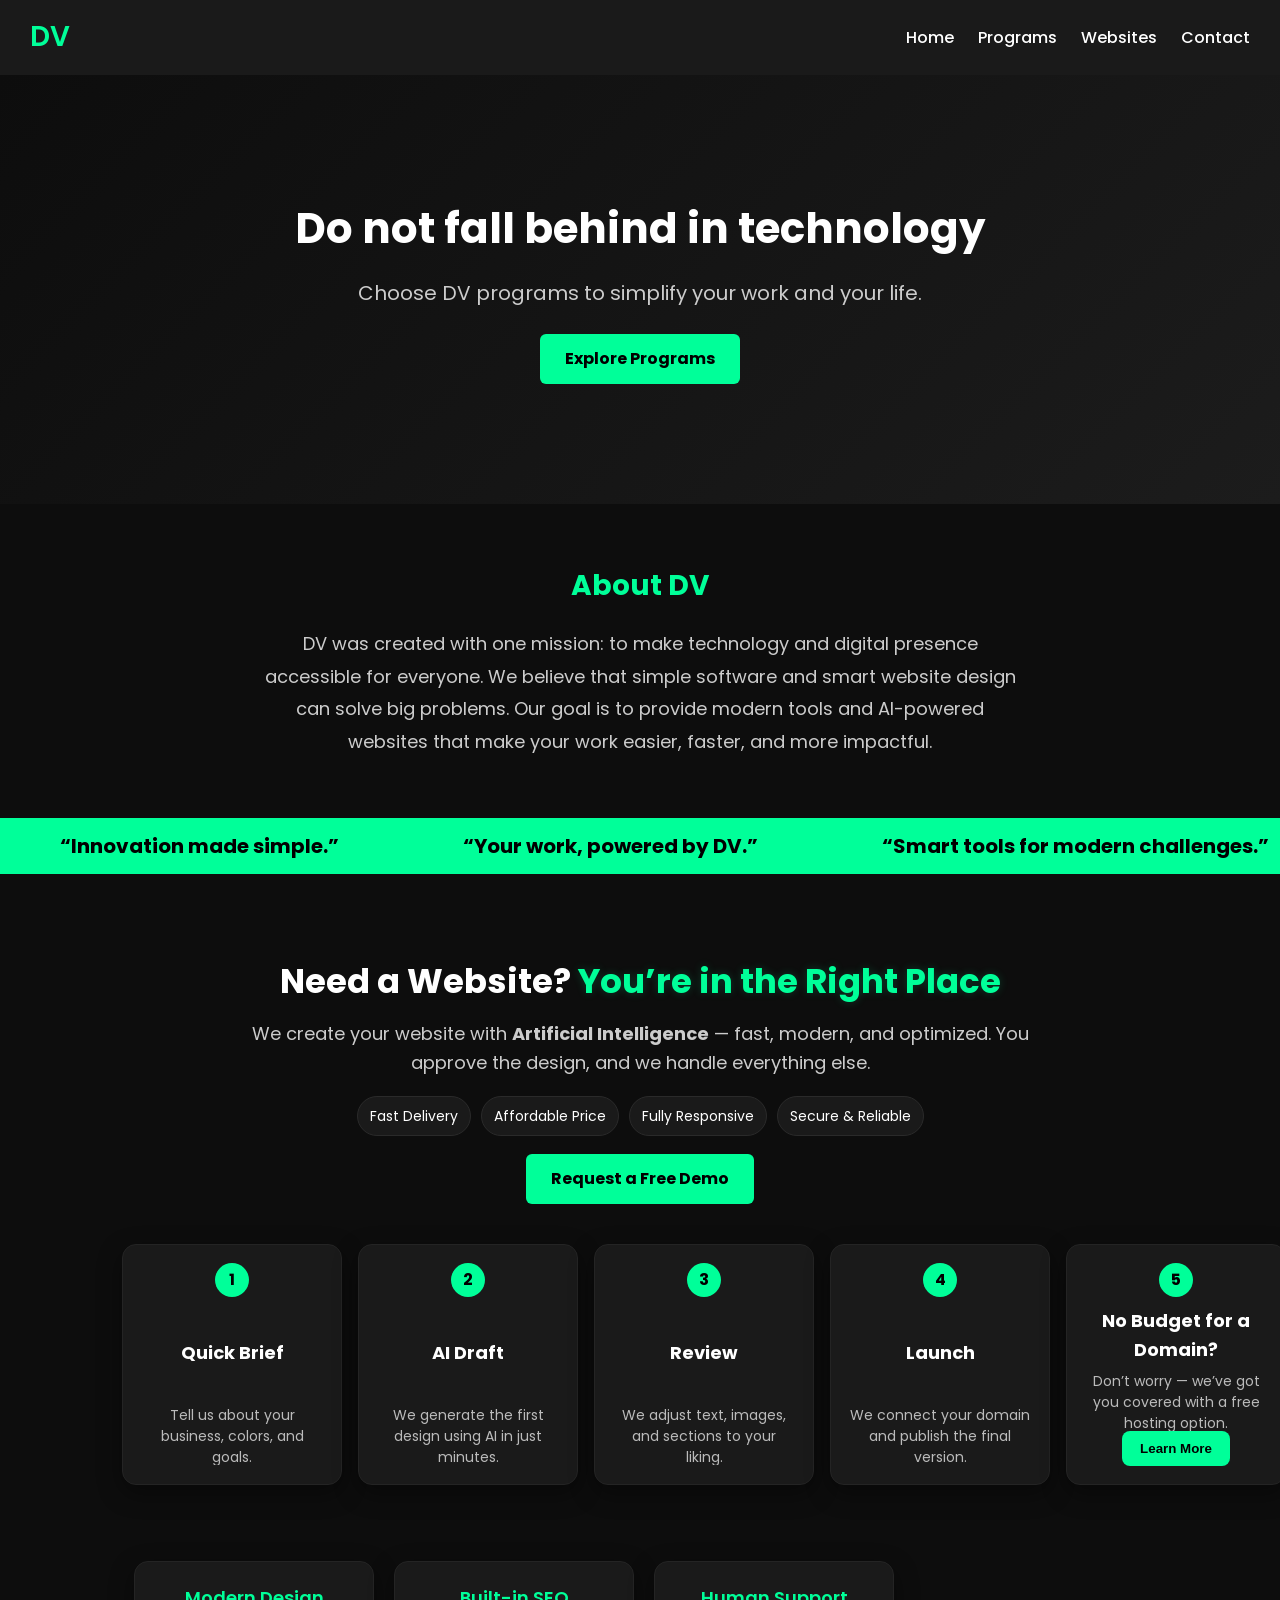
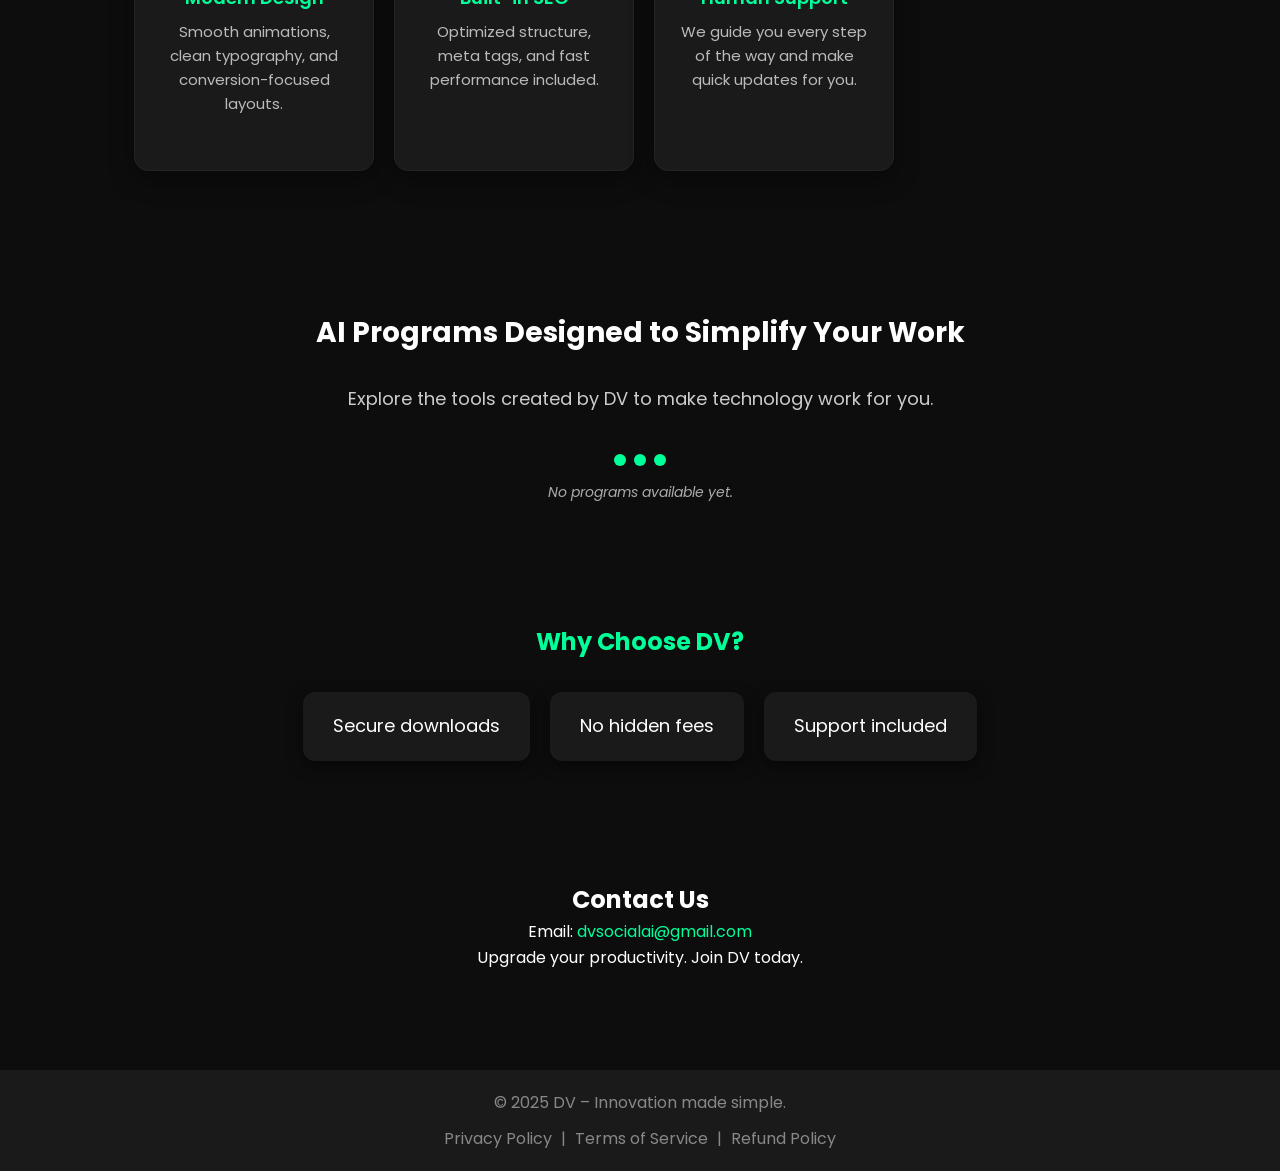
==== index.html @ e88a5991 "Add files via upload" ====
<!DOCTYPE html>
<html lang="en">
<head>
  <meta charset="UTF-8">
  <meta name="viewport" content="width=device-width, initial-scale=1.0">
  <title>DV</title>
  <link rel="stylesheet" href="style.css">
  <link href="https://fonts.googleapis.com/css2?family=Poppins:wght@400;600&display=swap" rel="stylesheet">
</head>
<body>
  <!-- Header -->
  <header>
    <div class="logo">DV</div>
    <nav>
      <a href="#home">Home</a>
      <a href="#programs">Programs</a>
      <a href="#websites">Websites</a>
      <a href="#contact">Contact</a>     
    </nav>
  </header>

  <!-- Hero -->
  <section id="home" class="hero fade-in">
    <h1>Do not fall behind in technology</h1>
    <p>Choose DV programs to simplify your work and your life.</p>
    <a href="#programs" class="btn">Explore Programs</a>
  </section>

  <!-- About DV -->
  <section id="about" class="about fade-in">
    <h2>About DV</h2>
    <p>
      DV was created with one mission: to make technology and digital presence accessible for everyone.
We believe that simple software and smart website design can solve big problems.
Our goal is to provide modern tools and AI-powered websites that make your work easier, faster, and more impactful.
    </p>
  </section>

<!-- Motivational Quotes (Ticker style) -->
<section class="quotes-ticker">
  <div class="ticker-wrap">
    <div class="ticker">
      <span>“Innovation made simple.”</span>
      <span>“Your work, powered by DV.”</span>
      <span>“Smart tools for modern challenges.”</span>
      <span>“Custom websites designed for your business.”</span>
      <span>“We build, you grow.”</span>
      <span>“Your ideas, brought to life online.”</span>
      <span>“Web design and automation in one place.”</span>
      <span>“Create, grow, and automate with DV.”</span>
      <span>“Professional websites. Real results.”</span>
      <span>“The future of your business starts here.”</span>
      
      <!-- Repeat for seamless loop -->
      <span>“Innovation made simple.”</span>
      <span>“Your work, powered by DV.”</span>
      <span>“Smart tools for modern challenges.”</span>
      <span>“Custom websites designed for your business.”</span>
      <span>“We build, you grow.”</span>
    </div>
  </div>
</section>



 
  <!-- Website Creation Section -->
<section id="websites" class="web-offer fade-in">
  <div class="web-offer-header">
    <h2>Need a Website? <span class="accent">You’re in the Right Place</span></h2>
    <p class="lead">
      We create your website with <strong>Artificial Intelligence</strong> — fast, modern, and optimized.
      You approve the design, and we handle everything else.
    </p>
    <div class="badges">
      <span> Fast Delivery</span>
      <span> Affordable Price</span>
      <span> Fully Responsive</span>
      <span> Secure & Reliable</span>
    </div>
    <div class="cta-wrap">
      <a href="#contact" class="btn">Request a Free Demo</a>
    </div>
  </div>

  <!-- Animated Process -->
  <div class="process">
    <div class="process-track">
      <span class="shimmer"></span>
    </div>
    <div class="flow">
      <div class="flow-step">
        <div class="num">1</div>
        <h3>Quick Brief</h3>
        <p>Tell us about your business, colors, and goals.</p>
      </div>
      <div class="flow-step">
        <div class="num">2</div>
        <h3>AI Draft</h3>
        <p>We generate the first design using AI in just minutes.</p>
      </div>
      <div class="flow-step">
        <div class="num">3</div>
        <h3>Review</h3>
        <p>We adjust text, images, and sections to your liking.</p>
      </div>
      <div class="flow-step">
        <div class="num">4</div>
        <h3>Launch</h3>
        <p>We connect your domain and publish the final version.</p>
      </div>
      <!-- Phase 5: Free Hosting Option -->
<div class="flow-step" id="free-hosting-step">
  <div class="num">5</div>
  <h3>No Budget for a Domain?</h3>
  <p>Don’t worry — we’ve got you covered with a free hosting option.</p>
  <button class="learn-more-btn" onclick="openPopup()">Learn More</button>
</div>

<!-- Popup -->
<div id="hostingPopup" class="popup">
  <div class="popup-content">
    <span class="close-btn" onclick="closePopup()">&times;</span>
    <h3>Free Hosting Option</h3>
    <p>
      Starting small? No problem.  
      We offer an alternative plan where your website can be hosted for free using AI-integrated tools and smart deployment methods —  
      perfect for new businesses that want to start without paying for a domain right away.
    </p>
  </div>
</div>


  <!-- Highlights -->
  <div class="highlights">
    <div class="highlight-card">
      <h4>Modern Design</h4>
      <p>Smooth animations, clean typography, and conversion-focused layouts.</p>
    </div>
    <div class="highlight-card">
      <h4>Built-in SEO</h4>
      <p>Optimized structure, meta tags, and fast performance included.</p>
    </div>
    <div class="highlight-card">
      <h4>Human Support</h4>
      <p>We guide you every step of the way and make quick updates for you.</p>
    </div>
  </div>
</section>



   <!-- Programs -->
<section id="programs" class="programs">
  <h2 class="fade-in">AI Programs Designed to Simplify Your Work</h2>
<p class="subtitle">Explore the tools created by DV to make technology work for you.</p>


  <div class="loader-container slide-up">
    <div class="loader">
      <span></span><span></span><span></span>
    </div>
    <p class="no-programs">No programs available yet.</p>
  </div>
</section>

  <!-- Trust Section -->
  <section class="trust fade-in">
    <h2>Why Choose DV?</h2>
    <div class="trust-grid">
      <div class="trust-card"> Secure downloads</div>
      <div class="trust-card"> No hidden fees</div>
      <div class="trust-card"> Support included</div>
    </div>
  </section>

  <!-- Contact -->
  <section id="contact" class="contact fade-in">
    <h2>Contact Us</h2>
    <p>Email: <a href="mailto:dvsocialai@gmail.com">dvsocialai@gmail.com</a></p>
    <p>Upgrade your productivity. Join DV today.</p>
  </section>


  <!-- Footer -->
  <footer>
    <p>© 2025 DV – Innovation made simple.</p>
    <div class="footer-links">
    <a href="privacy.html">Privacy Policy</a> | 
    <a href="terms.html">Terms of Service</a> | 
    <a href="refunds.html">Refund Policy</a>
  </div>
  </footer>
  
  <script src="script.js"></script>

</body>
</html>
---- style.css ----
/* Reset */
* { margin: 0; padding: 0; box-sizing: border-box; }

body {
  font-family: 'Poppins', sans-serif;
  background: #0d0d0d;
  color: #fff;
  line-height: 1.6;
}

/* Animations */
.fade-in { animation: fadeIn 1.5s ease-in; }
.slide-up { animation: slideUp 1s ease-in; }

@keyframes fadeIn {
  from { opacity: 0; }
  to { opacity: 1; }
}
@keyframes slideUp {
  from { transform: translateY(40px); opacity: 0; }
  to { transform: translateY(0); opacity: 1; }
}

/* Header */
header {
  display: flex;
  justify-content: space-between;
  align-items: center;
  padding: 15px 30px;
  background: #1a1a1a;
  position: sticky;
  top: 0;
  z-index: 100;
}

header .logo {
  font-size: 28px;
  font-weight: 600;
  color: #0f9;
}

header nav a {
  margin-left: 20px;
  text-decoration: none;
  color: #fff;
  transition: color 0.3s;
  font-weight: 500;
}
header nav a:hover { color: #0f9; }

/* Hero */
.hero {
  text-align: center;
  padding: 120px 20px;
  background: linear-gradient(135deg, #0d0d0d, #1c1c1c);
}
.hero h1 { font-size: 42px; margin-bottom: 15px; }
.hero p { font-size: 20px; margin-bottom: 25px; color: #ccc; }
.btn {
  display: inline-block;
  padding: 12px 25px;
  background: #0f9;
  color: #000;
  text-decoration: none;
  border-radius: 6px;
  font-weight: bold;
  transition: all 0.3s;
}
.btn:hover { background: #0c6; transform: scale(1.05); }

/* Programs */
.programs { padding: 60px 20px; text-align: center; }
.programs h2 { margin-bottom: 30px; font-size: 28px; }
.card {
  background: #1a1a1a;
  padding: 25px;
  margin: 20px auto;
  border-radius: 12px;
  width: 85%;
  max-width: 500px;
  box-shadow: 0 5px 20px rgba(0,0,0,0.5);
  transition: transform 0.3s, box-shadow 0.3s;
}
.card:hover {
  transform: translateY(-5px);
  box-shadow: 0 10px 30px rgba(0,0,0,0.7);
}
.card h3 { margin-bottom: 12px; }
.card p { margin-bottom: 20px; color: #bbb; }
.buttons button {
  margin: 5px;
  padding: 10px 20px;
  border: none;
  border-radius: 6px;
  cursor: pointer;
  font-weight: bold;
  transition: transform 0.2s, opacity 0.3s;
}
.buttons button:hover { transform: scale(1.05); opacity: 0.9; }
.demo { background: #0f9; color: #000; }
.buy { background: #09f; color: #fff; }
.rent { background: #f90; color: #fff; }

/* Pricing */
.pricing { padding: 60px 20px; text-align: center; }
.subtitle { margin-bottom: 20px; color: #bbb; }
.pricing-table {
  display: flex;
  justify-content: center;
  gap: 20px;
  flex-wrap: wrap;
}
.plan {
  background: #1a1a1a;
  padding: 25px;
  border-radius: 12px;
  width: 200px;
  box-shadow: 0 5px 20px rgba(0,0,0,0.5);
  transition: transform 0.3s, box-shadow 0.3s;
}
.plan:hover {
  transform: scale(1.05);
  box-shadow: 0 10px 30px rgba(0,0,0,0.7);
}

/* Contact */
.contact { padding: 60px 20px; text-align: center; }
.contact a { color: #0f9; text-decoration: none; }
.contact a:hover { text-decoration: underline; }

/* Footer */
footer {
  text-align: center;
  padding: 20px;
  background: #1a1a1a;
  margin-top: 40px;
  color: #888; /* Color gris para todo el texto */
}

footer .footer-links {
  margin-top: 10px;
}

footer .footer-links a {
  color: #888; /* Mismo color que el copyright */
  text-decoration: none;
  margin: 0 5px;
  transition: color 0.3s;
}

footer .footer-links a:hover {
  color: #fff; /* Blanco al pasar el mouse */
}


/* Loader container */
.loader-container {
  margin-top: 40px;
  text-align: center;
}

/* Loader animation (circles) */
.loader {
  display: flex;
  justify-content: center;
  align-items: center;
  gap: 8px;
}

.loader span {
  width: 12px;
  height: 12px;
  background: #0f9;
  border-radius: 50%;
  display: inline-block;
  animation: bounce 1.2s infinite;
}

.loader span:nth-child(2) { animation-delay: 0.2s; }
.loader span:nth-child(3) { animation-delay: 0.4s; }

@keyframes bounce {
  0%, 80%, 100% { transform: scale(0.6); opacity: 0.6; }
  40% { transform: scale(1); opacity: 1; }
}

/* Text below loader */
.no-programs {
  margin-top: 15px;
  font-size: 14px;
  color: #aaa;
  font-style: italic;
}

/* About DV */
.about {
  padding: 60px 20px;
  text-align: center;
  max-width: 800px;
  margin: auto;
}
.about h2 {
  margin-bottom: 20px;
  font-size: 28px;
  color: #0f9;
}
.about p {
  color: #ccc;
  font-size: 18px;
  line-height: 1.8;
}

/* Quotes */
.quotes {
  padding: 50px 20px;
  background: #1a1a1a;
  text-align: center;
}
.quote {
  font-size: 22px;
  font-style: italic;
  margin: 15px 0;
  color: #0f9;
  opacity: 0;
  animation: fadeInQuotes 6s infinite;
}
.quote:nth-child(1) { animation-delay: 0s; }
.quote:nth-child(2) { animation-delay: 2s; }
.quote:nth-child(3) { animation-delay: 4s; }

@keyframes fadeInQuotes {
  0%, 20% { opacity: 0; }
  30%, 70% { opacity: 1; }
  80%, 100% { opacity: 0; }
}

/* Trust Section */
.trust {
  padding: 60px 20px;
  text-align: center;
}
.trust h2 {
  margin-bottom: 30px;
  color: #0f9;
}
.trust-grid {
  display: flex;
  justify-content: center;
  gap: 20px;
  flex-wrap: wrap;
}
.trust-card {
  background: #1a1a1a;
  padding: 20px 30px;
  border-radius: 12px;
  font-size: 18px;
  box-shadow: 0 5px 15px rgba(0,0,0,0.5);
  transition: transform 0.3s, box-shadow 0.3s;
}
.trust-card:hover {
  transform: scale(1.05);
  box-shadow: 0 10px 25px rgba(0,0,0,0.7);
}


/* Quotes Ticker (News style improved) */
.quotes-ticker {
  background: #0f9; /* cinta verde llamativa */
  color: #000;
  font-size: 20px;
  font-weight: bold;
  overflow: hidden;
  position: relative;
  padding: 12px 0;
}

.ticker-wrap {
  width: 100%;
  overflow: hidden;
}

.ticker {
  display: inline-block;
  white-space: nowrap;
  animation: tickerMove 30s linear infinite; /* más lento */
}

.ticker span {
  display: inline-block;
  margin: 0 60px; /* separación uniforme */
}

@keyframes tickerMove {
  from { transform: translateX(0); }
  to { transform: translateX(-50%); } /* solo se mueve la mitad porque está duplicado */
}

/* Policies Section */
.policy {
  padding: 60px 20px;
  max-width: 800px;
  margin: auto;
}
.policy h2 {
  margin-bottom: 15px;
  color: #0f9;
}
.policy p {
  color: #ccc;
  line-height: 1.6;
}

/* ------------------------------------------------------------------------------------------------------------------------------------------

/* --- Websites Offer / AI Web Creation --- */
.web-offer {
  padding: 80px 20px;
  max-width: 1100px;
  margin: 0 auto;
  position: relative;
}

.web-offer-header {
  text-align: center;
  margin-bottom: 40px;
}

.web-offer h2 {
  font-size: 34px;
  margin-bottom: 12px;
}

.web-offer .accent {
  color: #0f9;
  text-shadow: 0 0 10px rgba(0,255,153,0.2);
}

.web-offer .lead {
  color: #ccc;
  font-size: 18px;
  max-width: 820px;
  margin: 0 auto 18px;
}

.web-offer .badges {
  display: flex;
  flex-wrap: wrap;
  gap: 10px;
  justify-content: center;
  margin: 12px 0 18px;
}

.web-offer .badges span {
  background: #1a1a1a;
  border: 1px solid #2a2a2a;
  padding: 8px 12px;
  border-radius: 999px;
  font-size: 14px;
}

.web-offer .cta-wrap {
  display: flex;
  justify-content: center;
  gap: 12px;
  margin-top: 10px;
}

.btn.btn-ghost {
  background: transparent;
  color: #0f9;
  border: 1px solid #0f9;
}
.btn.btn-ghost:hover {
  background: rgba(0,255,153,0.08);
  transform: translateY(-2px);
}

/* Process timeline */
.process {
  position: relative;
  margin-top: 40px;
}

.process-track {
  position: absolute;
  top: 52px;
  left: 0;
  right: 0;
  height: 4px;
  background: linear-gradient(90deg, #0a0a0a, #151515);
  border-radius: 999px;
  overflow: hidden;
  margin: 0 12px;
}

.process-track .shimmer {
  position: absolute;
  left: -30%;
  top: 0;
  height: 100%;
  width: 30%;
  background: linear-gradient(90deg, transparent, rgba(0,255,153,0.35), transparent);
  animation: shimmerMove 2.6s linear infinite;
}

@keyframes shimmerMove {
  0% { left: -30%; }
  100% { left: 100%; }
}

.flow {
  display: grid;
  grid-template-columns: repeat(5, 1fr);
  gap: 14px;
  margin-top: 20px;
}

.flow-step {
  background: #1a1a1a;
  border: 1px solid #242424;
  border-radius: 14px;
  padding: 18px;
  text-align: center;
  box-shadow: 0 8px 24px rgba(0,0,0,0.4);
  transition: transform 0.25s ease, box-shadow 0.25s ease;
  position: relative;
  overflow: hidden;
}
.flow-step:hover {
  transform: translateY(-6px);
  box-shadow: 0 14px 34px rgba(0,0,0,0.55);
}

.flow-step .num {
  width: 34px;
  height: 34px;
  margin: 0 auto 10px;
  border-radius: 50%;
  background: #0f9;
  color: #000;
  font-weight: 700;
  display: grid;
  place-items: center;
  animation: pulse 2.2s infinite;
}

@keyframes pulse {
  0%, 100% { transform: scale(1); box-shadow: 0 0 0 0 rgba(0,255,153,0.35); }
  50% { transform: scale(1.06); box-shadow: 0 0 0 10px rgba(0,255,153,0); }
}

.flow-step h3 {
  font-size: 18px;
  margin-bottom: 6px;
}
.flow-step p {
  color: #bbb;
  font-size: 14px;
}

/* Highlights */
.highlights {
  display: grid;
  grid-template-columns: repeat(3, 1fr);
  gap: 16px;
  margin-top: 40px;
}

.highlight-card {
  background: #1a1a1a;
  border: 1px solid #242424;
  border-radius: 14px;
  padding: 22px;
  box-shadow: 0 8px 24px rgba(0,0,0,0.4);
  transition: transform 0.25s ease, box-shadow 0.25s ease;
}
.highlight-card:hover {
  transform: translateY(-6px);
  box-shadow: 0 14px 34px rgba(0,0,0,0.55);
}
.highlight-card h4 {
  color: #0f9;
  margin-bottom: 6px;
}

/* Responsive */
@media (max-width: 980px) {
  .flow { grid-template-columns: repeat(3, 1fr); }
}
@media (max-width: 640px) {
  .flow { grid-template-columns: 1fr; }
  .process-track { display: none; }
  .highlights { grid-template-columns: 1fr; }
}


.subtitle {
  color: #ccc;
  font-size: 18px;
  margin-top: 10px;
  margin-bottom: 30px;
}

/*---------------------------------------------------------------------------------------------------- */
/* --- Free Hosting Popup --- */
.learn-more-btn {
  background: #0f9;
  color: #000;
  font-weight: 600;
  border: none;
  border-radius: 8px;
  padding: 10px 18px;
  cursor: pointer;
  transition: all 0.3s;
}
.learn-more-btn:hover {
  background: #0c6;
  transform: scale(1.05);
}

/* Popup overlay */
.popup {
  display: none;
  position: fixed;
  top: 0;
  left: 0;
  width: 100%;
  height: 100%;
  background: rgba(0, 0, 0, 0.7);
  backdrop-filter: blur(3px);
  justify-content: center;
  align-items: center;
  z-index: 200;
}

/* Popup content box */
.popup-content {
  background: #1a1a1a;
  padding: 25px 30px;
  border-radius: 12px;
  max-width: 500px;
  text-align: center;
  box-shadow: 0 8px 25px rgba(0,0,0,0.5);
  animation: popupFade 0.4s ease;
}

.popup-content h3 {
  color: #0f9;
  margin-bottom: 10px;
}

.popup-content p {
  color: #ccc;
  font-size: 15px;
  line-height: 1.6;
}

.close-btn {
  position: absolute;
  right: 20px;
  top: 15px;
  font-size: 28px;
  color: #888;
  cursor: pointer;
  transition: color 0.3s;
}
.close-btn:hover { color: #fff; }

@keyframes popupFade {
  from { opacity: 0; transform: scale(0.9); }
  to { opacity: 1; transform: scale(1); }
}

/* ===== Fix: Process with 5 steps, centered & equal size ===== */
.web-offer .process {
  max-width: 1200px;
  margin: 40px auto 0;
  padding: 0 12px;
}

/* Oculta la línea de progreso que quedó visible */
.process-track { 
  display: none !important;
}

/* 5 columnas iguales en desktop, centradas y estiradas a la misma altura */
.web-offer .flow {
  display: grid;
  grid-template-columns: repeat(5, minmax(220px, 1fr));
  gap: 16px;
  align-items: stretch;      /* que todas las tarjetas estiren su altura */
  justify-items: stretch;    /* que ocupen todo el ancho de su celda */
}

/* Asegura misma altura visual para cada step */
.web-offer .flow-step {
  height: 100%;
  min-height: 220px;         /* puedes ajustar */
  display: flex;
  flex-direction: column;
  justify-content: flex-start;
}

/* El botón del paso 5 no debe “romper” la tarjeta */
.web-offer .flow-step .learn-more-btn {
  margin-top: auto;          /* empuja el botón al fondo para uniformar alturas */
}

/* Responsivo */
@media (max-width: 1100px) {
  .web-offer .flow { grid-template-columns: repeat(3, minmax(220px, 1fr)); }
}
@media (max-width: 780px) {
  .web-offer .flow { grid-template-columns: repeat(2, minmax(220px, 1fr)); }
}
@media (max-width: 520px) {
  .web-offer .flow { grid-template-columns: 1fr; }
}


/* ==== Highlights perfectly centered under the process cards ==== */
.highlights {
  display: grid;
  grid-template-columns: repeat(3, minmax(240px, 1fr));
  gap: 20px;
  justify-content: center;    /* centra todo el grupo horizontalmente */
  align-items: stretch;       /* mantiene misma altura visual */
  max-width: 1000px;          /* igual ancho que la fila superior */
  margin: 60px auto 0;        /* centra el bloque en toda la página */
  padding: 0 12px;
}

.highlight-card {
  background: #1a1a1a;
  border: 1px solid #242424;
  border-radius: 14px;
  padding: 22px;
  text-align: center;
  box-shadow: 0 8px 24px rgba(0,0,0,0.4);
  transition: transform 0.25s ease, box-shadow 0.25s ease, box-shadow 0.25s ease;
  height: 100%;
  min-height: 210px;
}

/* Efecto hover con glow verde */
.highlight-card:hover {
  transform: translateY(-6px);
  box-shadow: 0 0 20px rgba(0, 255, 153, 0.3);
}

.highlight-card h4 {
  color: #0f9;
  margin-bottom: 8px;
  font-size: 18px;
  font-weight: 600;
}

.highlight-card p {
  color: #bbb;
  font-size: 15px;
  line-height: 1.6;
}

/* Responsive behavior */
@media (max-width: 1000px) {
  .highlights {
    grid-template-columns: repeat(2, minmax(240px, 1fr));
  }
}
@media (max-width: 640px) {
  .highlights {
    grid-template-columns: 1fr;
    max-width: 90%;
  }
}
/*---------------------------------------new ----------------------------------------

/* ---- Fix altura igual para las tarjetas del flow ---- */
.web-offer .flow {
  align-items: stretch; /* todas las columnas iguales */
}

.web-offer .flow-step {
  display: flex;
  flex-direction: column;
  justify-content: space-between; /* separa texto y botón */
  height: 100%;
  min-height: 240px; /* altura base */
  max-height: 260px; /* evita que se estire de más */
  overflow: hidden; /* oculta exceso */
}

/* Botón siempre pegado al fondo */
.web-offer .flow-step .learn-more-btn {
  margin-top: auto;
  align-self: center;
}

/* Ajuste de texto para evitar que crezca demasiado */
.web-offer .flow-step p {
  font-size: 14px;
  line-height: 1.5;
  color: #bbb;
  word-wrap: break-word;
  max-height: 60px; /* evita que el texto rompa la tarjeta */
  overflow: hidden;
}
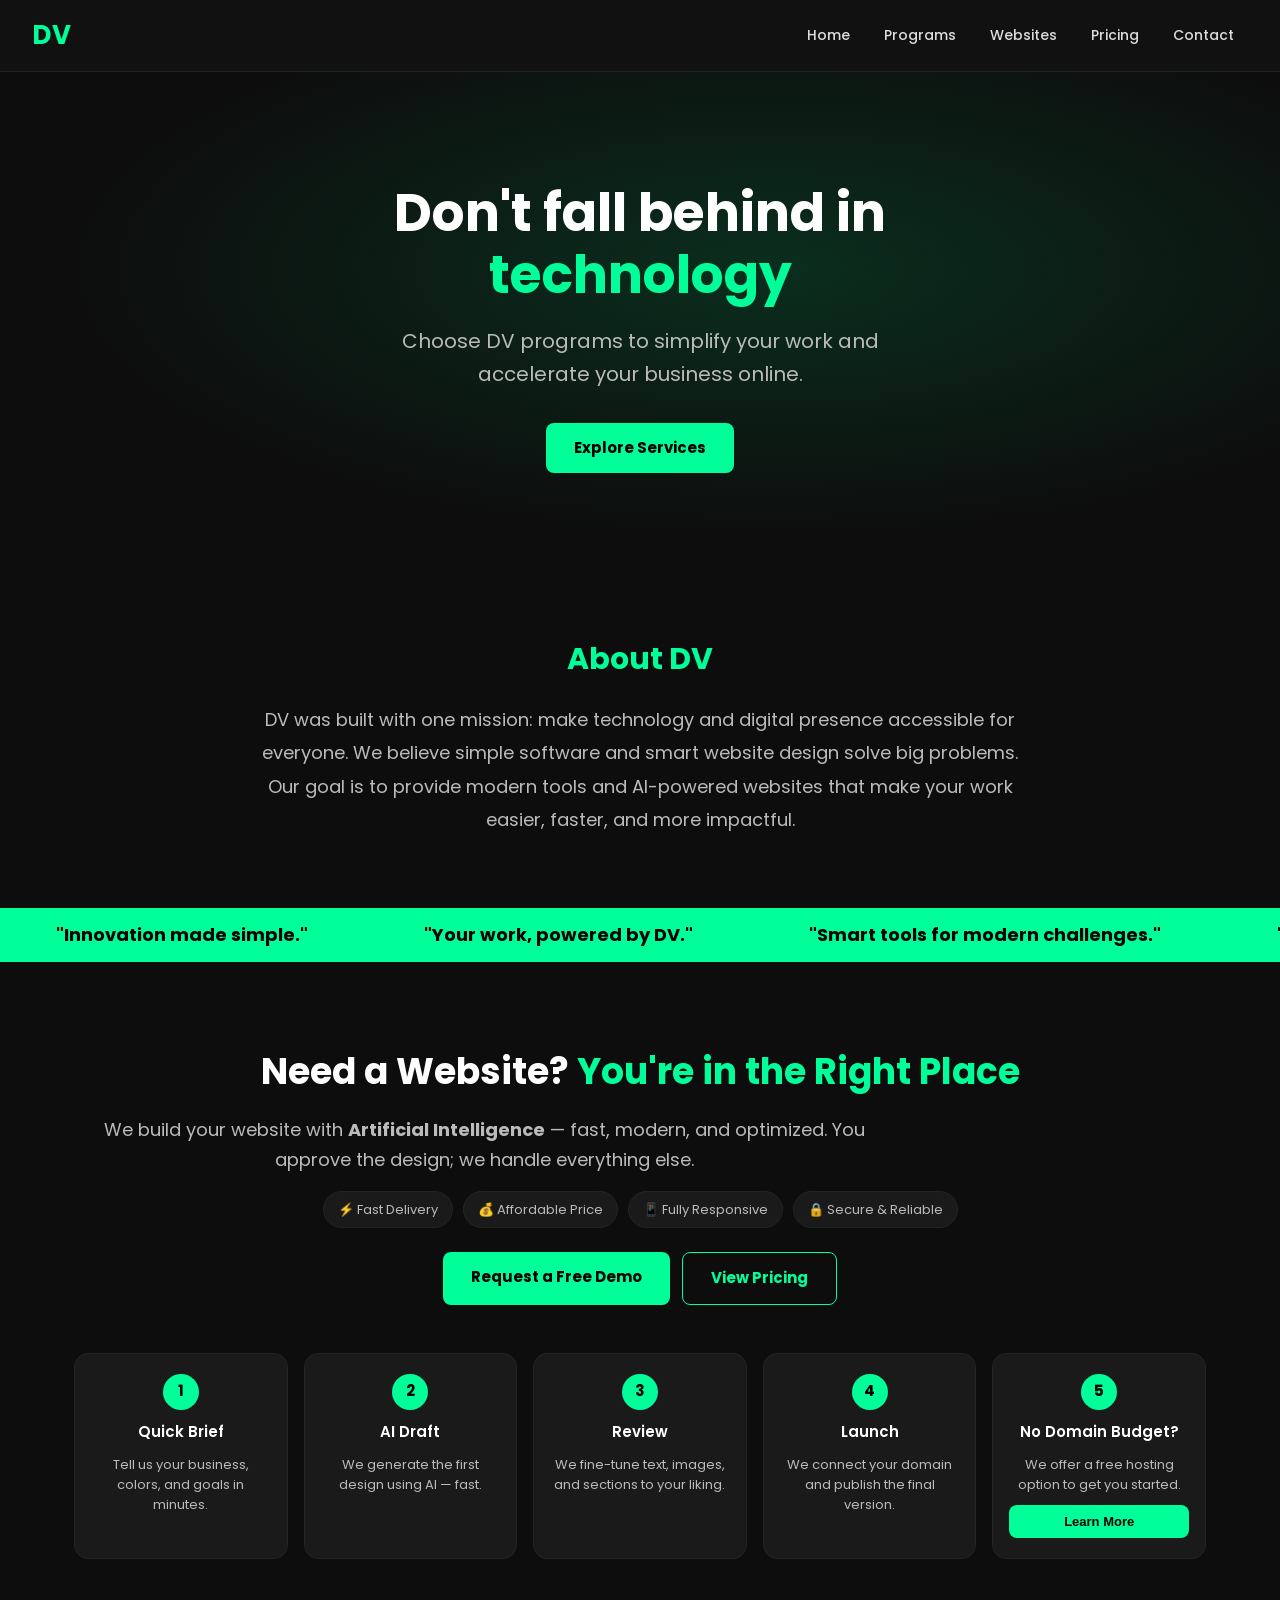
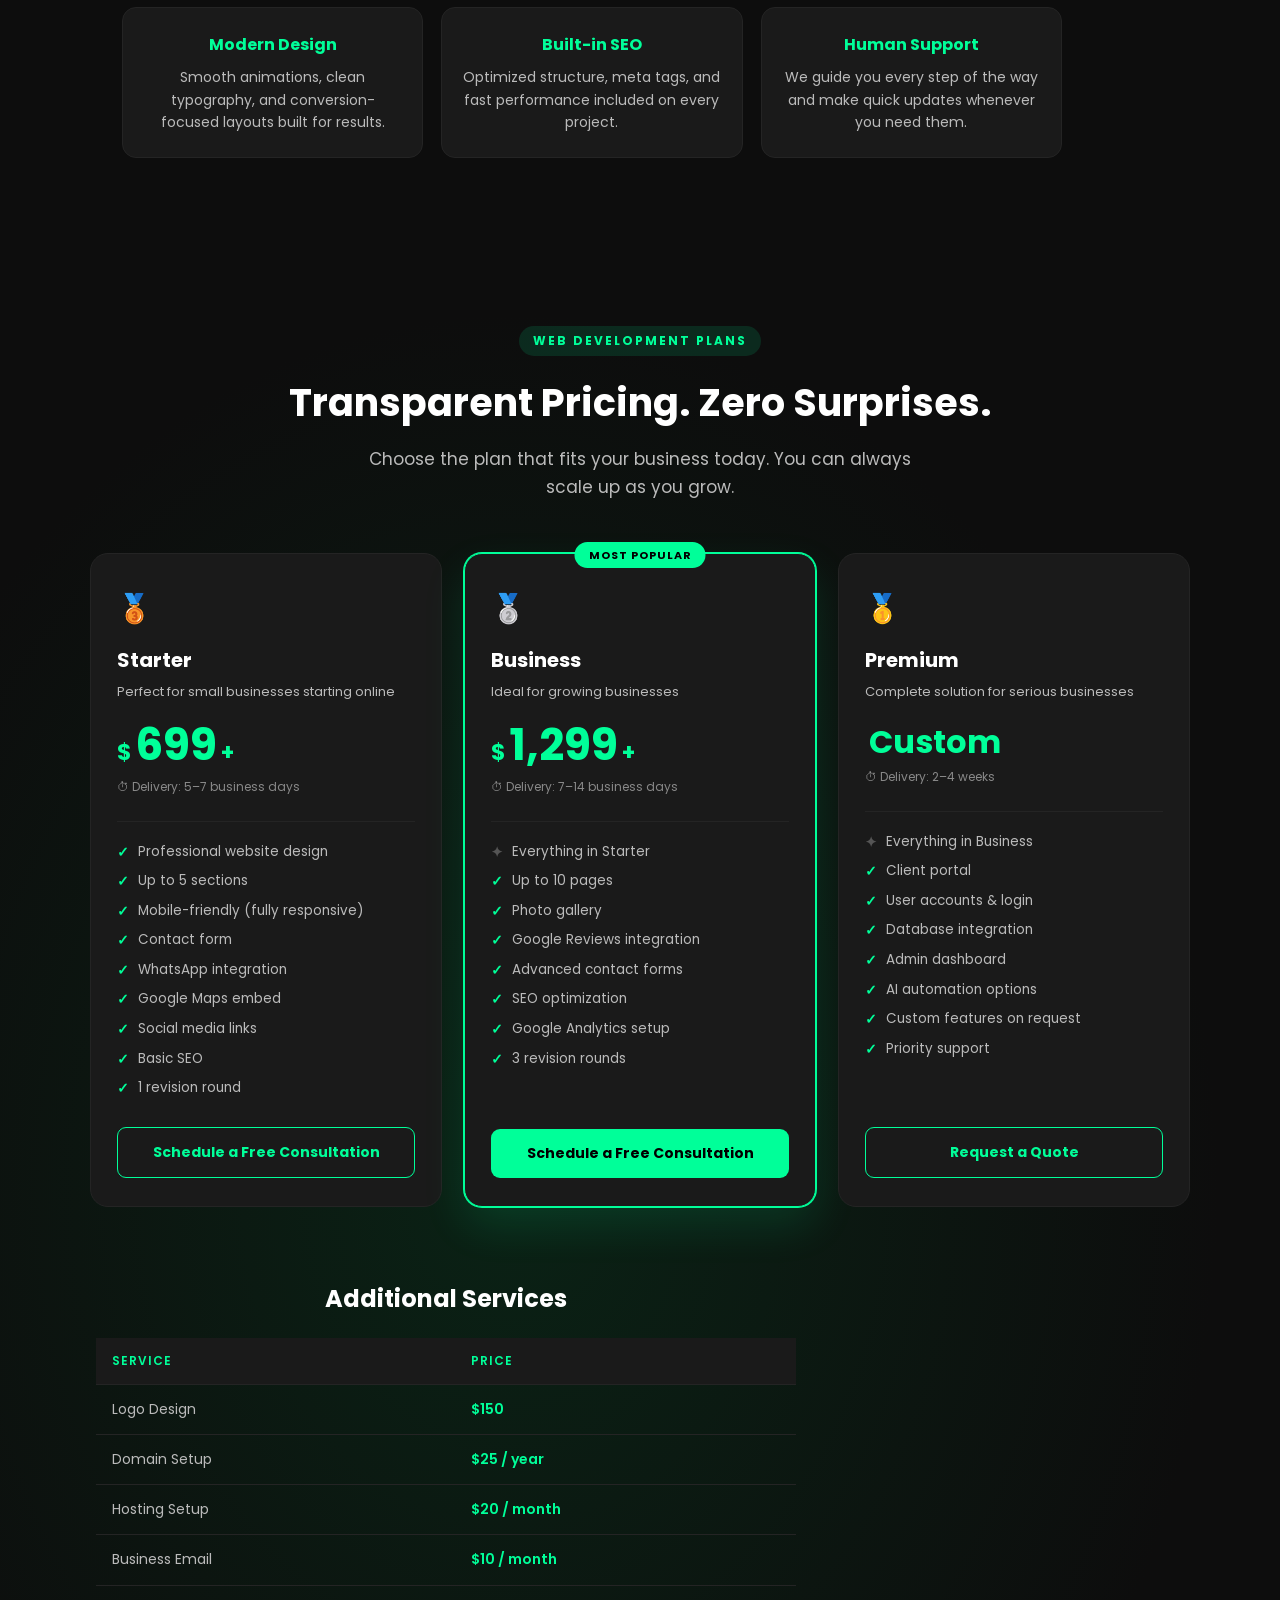
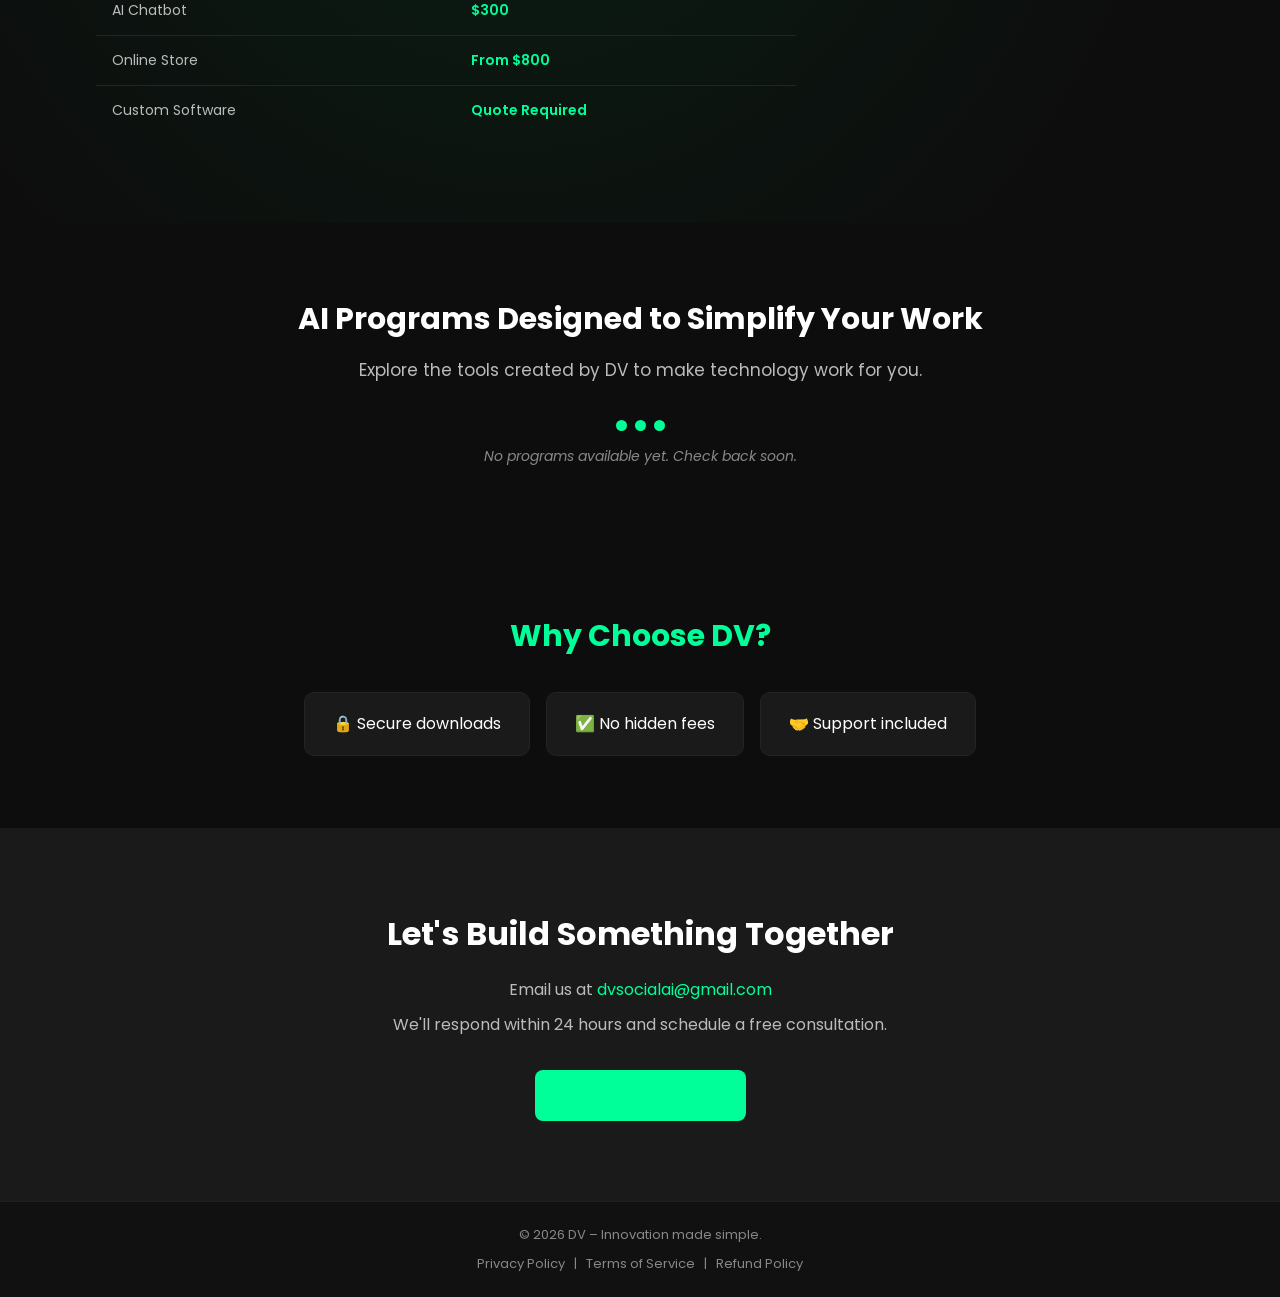
==== commit 38152000: "new update" ====
--- a/index.html
+++ b/index.html
@@ -1,198 +1,305 @@
-<!DOCTYPE html>
-<html lang="en">
-<head>
-  <meta charset="UTF-8">
-  <meta name="viewport" content="width=device-width, initial-scale=1.0">
-  <title>DV</title>
-  <link rel="stylesheet" href="style.css">
-  <link href="https://fonts.googleapis.com/css2?family=Poppins:wght@400;600&display=swap" rel="stylesheet">
-</head>
-<body>
-  <!-- Header -->
-  <header>
-    <div class="logo">DV</div>
-    <nav>
-      <a href="#home">Home</a>
-      <a href="#programs">Programs</a>
-      <a href="#websites">Websites</a>
-      <a href="#contact">Contact</a>     
-    </nav>
-  </header>
-
-  <!-- Hero -->
-  <section id="home" class="hero fade-in">
-    <h1>Do not fall behind in technology</h1>
-    <p>Choose DV programs to simplify your work and your life.</p>
-    <a href="#programs" class="btn">Explore Programs</a>
-  </section>
-
-  <!-- About DV -->
-  <section id="about" class="about fade-in">
-    <h2>About DV</h2>
-    <p>
-      DV was created with one mission: to make technology and digital presence accessible for everyone.
-We believe that simple software and smart website design can solve big problems.
-Our goal is to provide modern tools and AI-powered websites that make your work easier, faster, and more impactful.
-    </p>
-  </section>
-
-<!-- Motivational Quotes (Ticker style) -->
-<section class="quotes-ticker">
-  <div class="ticker-wrap">
-    <div class="ticker">
-      <span>“Innovation made simple.”</span>
-      <span>“Your work, powered by DV.”</span>
-      <span>“Smart tools for modern challenges.”</span>
-      <span>“Custom websites designed for your business.”</span>
-      <span>“We build, you grow.”</span>
-      <span>“Your ideas, brought to life online.”</span>
-      <span>“Web design and automation in one place.”</span>
-      <span>“Create, grow, and automate with DV.”</span>
-      <span>“Professional websites. Real results.”</span>
-      <span>“The future of your business starts here.”</span>
-      
-      <!-- Repeat for seamless loop -->
-      <span>“Innovation made simple.”</span>
-      <span>“Your work, powered by DV.”</span>
-      <span>“Smart tools for modern challenges.”</span>
-      <span>“Custom websites designed for your business.”</span>
-      <span>“We build, you grow.”</span>
-    </div>
-  </div>
-</section>
-
-
-
- 
-  <!-- Website Creation Section -->
-<section id="websites" class="web-offer fade-in">
-  <div class="web-offer-header">
-    <h2>Need a Website? <span class="accent">You’re in the Right Place</span></h2>
-    <p class="lead">
-      We create your website with <strong>Artificial Intelligence</strong> — fast, modern, and optimized.
-      You approve the design, and we handle everything else.
-    </p>
-    <div class="badges">
-      <span> Fast Delivery</span>
-      <span> Affordable Price</span>
-      <span> Fully Responsive</span>
-      <span> Secure & Reliable</span>
-    </div>
-    <div class="cta-wrap">
-      <a href="#contact" class="btn">Request a Free Demo</a>
-    </div>
-  </div>
-
-  <!-- Animated Process -->
-  <div class="process">
-    <div class="process-track">
-      <span class="shimmer"></span>
-    </div>
-    <div class="flow">
-      <div class="flow-step">
-        <div class="num">1</div>
-        <h3>Quick Brief</h3>
-        <p>Tell us about your business, colors, and goals.</p>
-      </div>
-      <div class="flow-step">
-        <div class="num">2</div>
-        <h3>AI Draft</h3>
-        <p>We generate the first design using AI in just minutes.</p>
-      </div>
-      <div class="flow-step">
-        <div class="num">3</div>
-        <h3>Review</h3>
-        <p>We adjust text, images, and sections to your liking.</p>
-      </div>
-      <div class="flow-step">
-        <div class="num">4</div>
-        <h3>Launch</h3>
-        <p>We connect your domain and publish the final version.</p>
-      </div>
-      <!-- Phase 5: Free Hosting Option -->
-<div class="flow-step" id="free-hosting-step">
-  <div class="num">5</div>
-  <h3>No Budget for a Domain?</h3>
-  <p>Don’t worry — we’ve got you covered with a free hosting option.</p>
-  <button class="learn-more-btn" onclick="openPopup()">Learn More</button>
-</div>
-
-<!-- Popup -->
-<div id="hostingPopup" class="popup">
-  <div class="popup-content">
-    <span class="close-btn" onclick="closePopup()">&times;</span>
-    <h3>Free Hosting Option</h3>
-    <p>
-      Starting small? No problem.  
-      We offer an alternative plan where your website can be hosted for free using AI-integrated tools and smart deployment methods —  
-      perfect for new businesses that want to start without paying for a domain right away.
-    </p>
-  </div>
-</div>
-
-
-  <!-- Highlights -->
-  <div class="highlights">
-    <div class="highlight-card">
-      <h4>Modern Design</h4>
-      <p>Smooth animations, clean typography, and conversion-focused layouts.</p>
-    </div>
-    <div class="highlight-card">
-      <h4>Built-in SEO</h4>
-      <p>Optimized structure, meta tags, and fast performance included.</p>
-    </div>
-    <div class="highlight-card">
-      <h4>Human Support</h4>
-      <p>We guide you every step of the way and make quick updates for you.</p>
-    </div>
-  </div>
-</section>
-
-
-
-   <!-- Programs -->
-<section id="programs" class="programs">
-  <h2 class="fade-in">AI Programs Designed to Simplify Your Work</h2>
-<p class="subtitle">Explore the tools created by DV to make technology work for you.</p>
-
-
-  <div class="loader-container slide-up">
-    <div class="loader">
-      <span></span><span></span><span></span>
-    </div>
-    <p class="no-programs">No programs available yet.</p>
-  </div>
-</section>
-
-  <!-- Trust Section -->
-  <section class="trust fade-in">
-    <h2>Why Choose DV?</h2>
-    <div class="trust-grid">
-      <div class="trust-card"> Secure downloads</div>
-      <div class="trust-card"> No hidden fees</div>
-      <div class="trust-card"> Support included</div>
-    </div>
-  </section>
-
-  <!-- Contact -->
-  <section id="contact" class="contact fade-in">
-    <h2>Contact Us</h2>
-    <p>Email: <a href="mailto:dvsocialai@gmail.com">dvsocialai@gmail.com</a></p>
-    <p>Upgrade your productivity. Join DV today.</p>
-  </section>
-
-
-  <!-- Footer -->
-  <footer>
-    <p>© 2025 DV – Innovation made simple.</p>
-    <div class="footer-links">
-    <a href="privacy.html">Privacy Policy</a> | 
-    <a href="terms.html">Terms of Service</a> | 
-    <a href="refunds.html">Refund Policy</a>
-  </div>
-  </footer>
-  
-  <script src="script.js"></script>
-
-</body>
-</html>
+<!DOCTYPE html>
+<html lang="en">
+<head>
+  <meta charset="UTF-8">
+  <meta name="viewport" content="width=device-width, initial-scale=1.0">
+  <title>DV – Innovation Made Simple</title>
+  <meta name="description" content="DV creates AI-powered websites and digital tools to simplify your work and grow your business.">
+  <link rel="stylesheet" href="style.css">
+  <link href="https://fonts.googleapis.com/css2?family=Poppins:wght@400;500;600;700&display=swap" rel="stylesheet">
+</head>
+<body>
+
+  <!-- ===== Header ===== -->
+  <header>
+    <div class="logo">DV</div>
+    <button class="hamburger" id="hamburger" aria-label="Open menu" aria-expanded="false">
+      <span></span><span></span><span></span>
+    </button>
+    <nav id="main-nav">
+      <a href="#home"     onclick="closeNav()">Home</a>
+      <a href="#programs" onclick="closeNav()">Programs</a>
+      <a href="#websites" onclick="closeNav()">Websites</a>
+      <a href="#pricing"  onclick="closeNav()">Pricing</a>
+      <a href="#contact"  onclick="closeNav()">Contact</a>
+    </nav>
+  </header>
+
+  <!-- ===== Hero ===== -->
+  <section id="home" class="hero fade-in">
+    <h1>Don't fall behind in <span>technology</span></h1>
+    <p>Choose DV programs to simplify your work and accelerate your business online.</p>
+    <a href="#websites" class="btn">Explore Services</a>
+  </section>
+
+  <!-- ===== About ===== -->
+  <section id="about" class="about fade-in">
+    <h2>About DV</h2>
+    <p>
+      DV was built with one mission: make technology and digital presence accessible for everyone.
+      We believe simple software and smart website design solve big problems.
+      Our goal is to provide modern tools and AI-powered websites that make your work easier, faster, and more impactful.
+    </p>
+  </section>
+
+  <!-- ===== Ticker ===== -->
+  <section class="quotes-ticker" aria-hidden="true">
+    <div class="ticker-wrap">
+      <div class="ticker">
+        <span>"Innovation made simple."</span>
+        <span>"Your work, powered by DV."</span>
+        <span>"Smart tools for modern challenges."</span>
+        <span>"Custom websites designed for your business."</span>
+        <span>"We build, you grow."</span>
+        <span>"Your ideas, brought to life online."</span>
+        <span>"Web design and automation in one place."</span>
+        <span>"Create, grow, and automate with DV."</span>
+        <span>"Professional websites. Real results."</span>
+        <span>"The future of your business starts here."</span>
+        <!-- Duplicate for seamless loop -->
+        <span>"Innovation made simple."</span>
+        <span>"Your work, powered by DV."</span>
+        <span>"Smart tools for modern challenges."</span>
+        <span>"Custom websites designed for your business."</span>
+        <span>"We build, you grow."</span>
+        <span>"Your ideas, brought to life online."</span>
+        <span>"Web design and automation in one place."</span>
+        <span>"Create, grow, and automate with DV."</span>
+        <span>"Professional websites. Real results."</span>
+        <span>"The future of your business starts here."</span>
+      </div>
+    </div>
+  </section>
+
+  <!-- ===== Website Creation ===== -->
+  <section id="websites" class="web-offer fade-in">
+    <div class="web-offer-header">
+      <h2>Need a Website? <span class="accent">You're in the Right Place</span></h2>
+      <p class="lead">
+        We build your website with <strong>Artificial Intelligence</strong> — fast, modern, and optimized.
+        You approve the design; we handle everything else.
+      </p>
+      <div class="badges">
+        <span>⚡ Fast Delivery</span>
+        <span>💰 Affordable Price</span>
+        <span>📱 Fully Responsive</span>
+        <span>🔒 Secure & Reliable</span>
+      </div>
+      <div style="display:flex;justify-content:center;gap:12px;flex-wrap:wrap;margin-top:8px;">
+        <a href="#contact" class="btn">Request a Free Demo</a>
+        <a href="#pricing" class="btn ghost">View Pricing</a>
+      </div>
+    </div>
+
+    <!-- Process Steps -->
+    <div class="flow">
+      <div class="flow-step">
+        <div class="num">1</div>
+        <h3>Quick Brief</h3>
+        <p>Tell us your business, colors, and goals in minutes.</p>
+      </div>
+      <div class="flow-step">
+        <div class="num">2</div>
+        <h3>AI Draft</h3>
+        <p>We generate the first design using AI — fast.</p>
+      </div>
+      <div class="flow-step">
+        <div class="num">3</div>
+        <h3>Review</h3>
+        <p>We fine-tune text, images, and sections to your liking.</p>
+      </div>
+      <div class="flow-step">
+        <div class="num">4</div>
+        <h3>Launch</h3>
+        <p>We connect your domain and publish the final version.</p>
+      </div>
+      <div class="flow-step">
+        <div class="num">5</div>
+        <h3>No Domain Budget?</h3>
+        <p>We offer a free hosting option to get you started.</p>
+        <button class="learn-more-btn" onclick="openPopup()">Learn More</button>
+      </div>
+    </div>
+
+    <!-- Highlights -->
+    <div class="highlights">
+      <div class="highlight-card">
+        <h4>Modern Design</h4>
+        <p>Smooth animations, clean typography, and conversion-focused layouts built for results.</p>
+      </div>
+      <div class="highlight-card">
+        <h4>Built-in SEO</h4>
+        <p>Optimized structure, meta tags, and fast performance included on every project.</p>
+      </div>
+      <div class="highlight-card">
+        <h4>Human Support</h4>
+        <p>We guide you every step of the way and make quick updates whenever you need them.</p>
+      </div>
+    </div>
+  </section>
+
+  <!-- ===== Pricing ===== -->
+  <section id="pricing" class="pricing-section fade-in">
+    <span class="section-tag">Web Development Plans</span>
+    <h2>Transparent Pricing. Zero Surprises.</h2>
+    <p class="sub">Choose the plan that fits your business today. You can always scale up as you grow.</p>
+
+    <div class="plans-grid">
+
+      <!-- Starter -->
+      <div class="plan-card">
+        <div class="plan-medal">🥉</div>
+        <div class="plan-name">Starter</div>
+        <div class="plan-tagline">Perfect for small businesses starting online</div>
+        <div class="plan-price">
+          <span class="currency">$</span>
+          <span class="amount">699</span>
+          <span class="plus">+</span>
+        </div>
+        <div class="plan-delivery">⏱ Delivery: 5–7 business days</div>
+        <div class="plan-divider"></div>
+        <ul class="plan-features">
+          <li>Professional website design</li>
+          <li>Up to 5 sections</li>
+          <li>Mobile-friendly (fully responsive)</li>
+          <li>Contact form</li>
+          <li>WhatsApp integration</li>
+          <li>Google Maps embed</li>
+          <li>Social media links</li>
+          <li>Basic SEO</li>
+          <li>1 revision round</li>
+        </ul>
+        <a href="#contact" class="plan-cta outlined">Schedule a Free Consultation</a>
+      </div>
+
+      <!-- Business (featured) -->
+      <div class="plan-card featured">
+        <div class="popular-badge">Most Popular</div>
+        <div class="plan-medal">🥈</div>
+        <div class="plan-name">Business</div>
+        <div class="plan-tagline">Ideal for growing businesses</div>
+        <div class="plan-price">
+          <span class="currency">$</span>
+          <span class="amount">1,299</span>
+          <span class="plus">+</span>
+        </div>
+        <div class="plan-delivery">⏱ Delivery: 7–14 business days</div>
+        <div class="plan-divider"></div>
+        <ul class="plan-features">
+          <li class="inherited">Everything in Starter</li>
+          <li>Up to 10 pages</li>
+          <li>Photo gallery</li>
+          <li>Google Reviews integration</li>
+          <li>Advanced contact forms</li>
+          <li>SEO optimization</li>
+          <li>Google Analytics setup</li>
+          <li>3 revision rounds</li>
+        </ul>
+        <a href="#contact" class="plan-cta solid">Schedule a Free Consultation</a>
+      </div>
+
+      <!-- Premium -->
+      <div class="plan-card">
+        <div class="plan-medal">🥇</div>
+        <div class="plan-name">Premium</div>
+        <div class="plan-tagline">Complete solution for serious businesses</div>
+        <div class="plan-price">
+          <span class="currency"></span>
+          <span class="amount" style="font-size:32px;line-height:1.2;">Custom</span>
+          <span class="plus"></span>
+        </div>
+        <div class="plan-delivery">⏱ Delivery: 2–4 weeks</div>
+        <div class="plan-divider"></div>
+        <ul class="plan-features">
+          <li class="inherited">Everything in Business</li>
+          <li>Client portal</li>
+          <li>User accounts & login</li>
+          <li>Database integration</li>
+          <li>Admin dashboard</li>
+          <li>AI automation options</li>
+          <li>Custom features on request</li>
+          <li>Priority support</li>
+        </ul>
+        <a href="#contact" class="plan-cta outlined">Request a Quote</a>
+      </div>
+    </div>
+
+    <!-- Additional Services -->
+    <div class="add-services fade-in">
+      <h3>Additional Services</h3>
+      <table class="services-table">
+        <thead>
+          <tr>
+            <th>Service</th>
+            <th>Price</th>
+          </tr>
+        </thead>
+        <tbody>
+          <tr><td>Logo Design</td>               <td class="price-cell">$150</td></tr>
+          <tr><td>Domain Setup</td>              <td class="price-cell">$25 / year</td></tr>
+          <tr><td>Hosting Setup</td>             <td class="price-cell">$20 / month</td></tr>
+          <tr><td>Business Email</td>            <td class="price-cell">$10 / month</td></tr>
+          <tr><td>AI Chatbot</td>               <td class="price-cell">$300</td></tr>
+          <tr><td>Online Store</td>              <td class="price-cell">From $800</td></tr>
+          <tr><td>Custom Software</td>           <td class="price-cell">Quote Required</td></tr>
+        </tbody>
+      </table>
+    </div>
+  </section>
+
+  <!-- ===== Programs ===== -->
+  <section id="programs" class="programs">
+    <h2 class="fade-in">AI Programs Designed to Simplify Your Work</h2>
+    <p class="section-sub">Explore the tools created by DV to make technology work for you.</p>
+    <div class="loader-container">
+      <div class="loader">
+        <span></span><span></span><span></span>
+      </div>
+      <p class="no-programs">No programs available yet. Check back soon.</p>
+    </div>
+  </section>
+
+  <!-- ===== Trust ===== -->
+  <section class="trust fade-in">
+    <h2>Why Choose DV?</h2>
+    <div class="trust-grid">
+      <div class="trust-card">🔒 Secure downloads</div>
+      <div class="trust-card">✅ No hidden fees</div>
+      <div class="trust-card">🤝 Support included</div>
+    </div>
+  </section>
+
+  <!-- ===== Contact ===== -->
+  <section id="contact" class="contact fade-in">
+    <h2>Let's Build Something Together</h2>
+    <p>Email us at <a href="mailto:dvsocialai@gmail.com">dvsocialai@gmail.com</a></p>
+    <p>We'll respond within 24 hours and schedule a free consultation.</p>
+    <a href="mailto:dvsocialai@gmail.com" class="btn">Send Us a Message</a>
+  </section>
+
+  <!-- ===== Footer ===== -->
+  <footer>
+    <p>© 2026 DV – Innovation made simple.</p>
+    <div class="footer-links">
+      <a href="privacy.html">Privacy Policy</a> |
+      <a href="terms.html">Terms of Service</a> |
+      <a href="refunds.html">Refund Policy</a>
+    </div>
+  </footer>
+
+  <!-- ===== Free Hosting Popup ===== -->
+  <div id="hostingPopup" class="popup" role="dialog" aria-modal="true" aria-labelledby="popupTitle">
+    <div class="popup-content">
+      <button class="close-btn" onclick="closePopup()" aria-label="Close">&times;</button>
+      <h3 id="popupTitle">Free Hosting Option</h3>
+      <p>
+        Starting small? No problem. We offer an alternative plan where your website can be hosted
+        for free using AI-integrated tools and smart deployment methods — perfect for new businesses
+        that want to launch without paying for a domain right away.
+      </p>
+    </div>
+  </div>
+
+  <script src="script.js"></script>
+</body>
+</html>
--- a/style.css
+++ b/style.css
@@ -1,707 +1,674 @@
-/* Reset */
-* { margin: 0; padding: 0; box-sizing: border-box; }
-
-body {
-  font-family: 'Poppins', sans-serif;
-  background: #0d0d0d;
-  color: #fff;
-  line-height: 1.6;
-}
-
-/* Animations */
-.fade-in { animation: fadeIn 1.5s ease-in; }
-.slide-up { animation: slideUp 1s ease-in; }
-
-@keyframes fadeIn {
-  from { opacity: 0; }
-  to { opacity: 1; }
-}
-@keyframes slideUp {
-  from { transform: translateY(40px); opacity: 0; }
-  to { transform: translateY(0); opacity: 1; }
-}
-
-/* Header */
-header {
-  display: flex;
-  justify-content: space-between;
-  align-items: center;
-  padding: 15px 30px;
-  background: #1a1a1a;
-  position: sticky;
-  top: 0;
-  z-index: 100;
-}
-
-header .logo {
-  font-size: 28px;
-  font-weight: 600;
-  color: #0f9;
-}
-
-header nav a {
-  margin-left: 20px;
-  text-decoration: none;
-  color: #fff;
-  transition: color 0.3s;
-  font-weight: 500;
-}
-header nav a:hover { color: #0f9; }
-
-/* Hero */
-.hero {
-  text-align: center;
-  padding: 120px 20px;
-  background: linear-gradient(135deg, #0d0d0d, #1c1c1c);
-}
-.hero h1 { font-size: 42px; margin-bottom: 15px; }
-.hero p { font-size: 20px; margin-bottom: 25px; color: #ccc; }
-.btn {
-  display: inline-block;
-  padding: 12px 25px;
-  background: #0f9;
-  color: #000;
-  text-decoration: none;
-  border-radius: 6px;
-  font-weight: bold;
-  transition: all 0.3s;
-}
-.btn:hover { background: #0c6; transform: scale(1.05); }
-
-/* Programs */
-.programs { padding: 60px 20px; text-align: center; }
-.programs h2 { margin-bottom: 30px; font-size: 28px; }
-.card {
-  background: #1a1a1a;
-  padding: 25px;
-  margin: 20px auto;
-  border-radius: 12px;
-  width: 85%;
-  max-width: 500px;
-  box-shadow: 0 5px 20px rgba(0,0,0,0.5);
-  transition: transform 0.3s, box-shadow 0.3s;
-}
-.card:hover {
-  transform: translateY(-5px);
-  box-shadow: 0 10px 30px rgba(0,0,0,0.7);
-}
-.card h3 { margin-bottom: 12px; }
-.card p { margin-bottom: 20px; color: #bbb; }
-.buttons button {
-  margin: 5px;
-  padding: 10px 20px;
-  border: none;
-  border-radius: 6px;
-  cursor: pointer;
-  font-weight: bold;
-  transition: transform 0.2s, opacity 0.3s;
-}
-.buttons button:hover { transform: scale(1.05); opacity: 0.9; }
-.demo { background: #0f9; color: #000; }
-.buy { background: #09f; color: #fff; }
-.rent { background: #f90; color: #fff; }
-
-/* Pricing */
-.pricing { padding: 60px 20px; text-align: center; }
-.subtitle { margin-bottom: 20px; color: #bbb; }
-.pricing-table {
-  display: flex;
-  justify-content: center;
-  gap: 20px;
-  flex-wrap: wrap;
-}
-.plan {
-  background: #1a1a1a;
-  padding: 25px;
-  border-radius: 12px;
-  width: 200px;
-  box-shadow: 0 5px 20px rgba(0,0,0,0.5);
-  transition: transform 0.3s, box-shadow 0.3s;
-}
-.plan:hover {
-  transform: scale(1.05);
-  box-shadow: 0 10px 30px rgba(0,0,0,0.7);
-}
-
-/* Contact */
-.contact { padding: 60px 20px; text-align: center; }
-.contact a { color: #0f9; text-decoration: none; }
-.contact a:hover { text-decoration: underline; }
-
-/* Footer */
-footer {
-  text-align: center;
-  padding: 20px;
-  background: #1a1a1a;
-  margin-top: 40px;
-  color: #888; /* Color gris para todo el texto */
-}
-
-footer .footer-links {
-  margin-top: 10px;
-}
-
-footer .footer-links a {
-  color: #888; /* Mismo color que el copyright */
-  text-decoration: none;
-  margin: 0 5px;
-  transition: color 0.3s;
-}
-
-footer .footer-links a:hover {
-  color: #fff; /* Blanco al pasar el mouse */
-}
-
-
-/* Loader container */
-.loader-container {
-  margin-top: 40px;
-  text-align: center;
-}
-
-/* Loader animation (circles) */
-.loader {
-  display: flex;
-  justify-content: center;
-  align-items: center;
-  gap: 8px;
-}
-
-.loader span {
-  width: 12px;
-  height: 12px;
-  background: #0f9;
-  border-radius: 50%;
-  display: inline-block;
-  animation: bounce 1.2s infinite;
-}
-
-.loader span:nth-child(2) { animation-delay: 0.2s; }
-.loader span:nth-child(3) { animation-delay: 0.4s; }
-
-@keyframes bounce {
-  0%, 80%, 100% { transform: scale(0.6); opacity: 0.6; }
-  40% { transform: scale(1); opacity: 1; }
-}
-
-/* Text below loader */
-.no-programs {
-  margin-top: 15px;
-  font-size: 14px;
-  color: #aaa;
-  font-style: italic;
-}
-
-/* About DV */
-.about {
-  padding: 60px 20px;
-  text-align: center;
-  max-width: 800px;
-  margin: auto;
-}
-.about h2 {
-  margin-bottom: 20px;
-  font-size: 28px;
-  color: #0f9;
-}
-.about p {
-  color: #ccc;
-  font-size: 18px;
-  line-height: 1.8;
-}
-
-/* Quotes */
-.quotes {
-  padding: 50px 20px;
-  background: #1a1a1a;
-  text-align: center;
-}
-.quote {
-  font-size: 22px;
-  font-style: italic;
-  margin: 15px 0;
-  color: #0f9;
-  opacity: 0;
-  animation: fadeInQuotes 6s infinite;
-}
-.quote:nth-child(1) { animation-delay: 0s; }
-.quote:nth-child(2) { animation-delay: 2s; }
-.quote:nth-child(3) { animation-delay: 4s; }
-
-@keyframes fadeInQuotes {
-  0%, 20% { opacity: 0; }
-  30%, 70% { opacity: 1; }
-  80%, 100% { opacity: 0; }
-}
-
-/* Trust Section */
-.trust {
-  padding: 60px 20px;
-  text-align: center;
-}
-.trust h2 {
-  margin-bottom: 30px;
-  color: #0f9;
-}
-.trust-grid {
-  display: flex;
-  justify-content: center;
-  gap: 20px;
-  flex-wrap: wrap;
-}
-.trust-card {
-  background: #1a1a1a;
-  padding: 20px 30px;
-  border-radius: 12px;
-  font-size: 18px;
-  box-shadow: 0 5px 15px rgba(0,0,0,0.5);
-  transition: transform 0.3s, box-shadow 0.3s;
-}
-.trust-card:hover {
-  transform: scale(1.05);
-  box-shadow: 0 10px 25px rgba(0,0,0,0.7);
-}
-
-
-/* Quotes Ticker (News style improved) */
-.quotes-ticker {
-  background: #0f9; /* cinta verde llamativa */
-  color: #000;
-  font-size: 20px;
-  font-weight: bold;
-  overflow: hidden;
-  position: relative;
-  padding: 12px 0;
-}
-
-.ticker-wrap {
-  width: 100%;
-  overflow: hidden;
-}
-
-.ticker {
-  display: inline-block;
-  white-space: nowrap;
-  animation: tickerMove 30s linear infinite; /* más lento */
-}
-
-.ticker span {
-  display: inline-block;
-  margin: 0 60px; /* separación uniforme */
-}
-
-@keyframes tickerMove {
-  from { transform: translateX(0); }
-  to { transform: translateX(-50%); } /* solo se mueve la mitad porque está duplicado */
-}
-
-/* Policies Section */
-.policy {
-  padding: 60px 20px;
-  max-width: 800px;
-  margin: auto;
-}
-.policy h2 {
-  margin-bottom: 15px;
-  color: #0f9;
-}
-.policy p {
-  color: #ccc;
-  line-height: 1.6;
-}
-
-/* ------------------------------------------------------------------------------------------------------------------------------------------
-
-/* --- Websites Offer / AI Web Creation --- */
-.web-offer {
-  padding: 80px 20px;
-  max-width: 1100px;
-  margin: 0 auto;
-  position: relative;
-}
-
-.web-offer-header {
-  text-align: center;
-  margin-bottom: 40px;
-}
-
-.web-offer h2 {
-  font-size: 34px;
-  margin-bottom: 12px;
-}
-
-.web-offer .accent {
-  color: #0f9;
-  text-shadow: 0 0 10px rgba(0,255,153,0.2);
-}
-
-.web-offer .lead {
-  color: #ccc;
-  font-size: 18px;
-  max-width: 820px;
-  margin: 0 auto 18px;
-}
-
-.web-offer .badges {
-  display: flex;
-  flex-wrap: wrap;
-  gap: 10px;
-  justify-content: center;
-  margin: 12px 0 18px;
-}
-
-.web-offer .badges span {
-  background: #1a1a1a;
-  border: 1px solid #2a2a2a;
-  padding: 8px 12px;
-  border-radius: 999px;
-  font-size: 14px;
-}
-
-.web-offer .cta-wrap {
-  display: flex;
-  justify-content: center;
-  gap: 12px;
-  margin-top: 10px;
-}
-
-.btn.btn-ghost {
-  background: transparent;
-  color: #0f9;
-  border: 1px solid #0f9;
-}
-.btn.btn-ghost:hover {
-  background: rgba(0,255,153,0.08);
-  transform: translateY(-2px);
-}
-
-/* Process timeline */
-.process {
-  position: relative;
-  margin-top: 40px;
-}
-
-.process-track {
-  position: absolute;
-  top: 52px;
-  left: 0;
-  right: 0;
-  height: 4px;
-  background: linear-gradient(90deg, #0a0a0a, #151515);
-  border-radius: 999px;
-  overflow: hidden;
-  margin: 0 12px;
-}
-
-.process-track .shimmer {
-  position: absolute;
-  left: -30%;
-  top: 0;
-  height: 100%;
-  width: 30%;
-  background: linear-gradient(90deg, transparent, rgba(0,255,153,0.35), transparent);
-  animation: shimmerMove 2.6s linear infinite;
-}
-
-@keyframes shimmerMove {
-  0% { left: -30%; }
-  100% { left: 100%; }
-}
-
-.flow {
-  display: grid;
-  grid-template-columns: repeat(5, 1fr);
-  gap: 14px;
-  margin-top: 20px;
-}
-
-.flow-step {
-  background: #1a1a1a;
-  border: 1px solid #242424;
-  border-radius: 14px;
-  padding: 18px;
-  text-align: center;
-  box-shadow: 0 8px 24px rgba(0,0,0,0.4);
-  transition: transform 0.25s ease, box-shadow 0.25s ease;
-  position: relative;
-  overflow: hidden;
-}
-.flow-step:hover {
-  transform: translateY(-6px);
-  box-shadow: 0 14px 34px rgba(0,0,0,0.55);
-}
-
-.flow-step .num {
-  width: 34px;
-  height: 34px;
-  margin: 0 auto 10px;
-  border-radius: 50%;
-  background: #0f9;
-  color: #000;
-  font-weight: 700;
-  display: grid;
-  place-items: center;
-  animation: pulse 2.2s infinite;
-}
-
-@keyframes pulse {
-  0%, 100% { transform: scale(1); box-shadow: 0 0 0 0 rgba(0,255,153,0.35); }
-  50% { transform: scale(1.06); box-shadow: 0 0 0 10px rgba(0,255,153,0); }
-}
-
-.flow-step h3 {
-  font-size: 18px;
-  margin-bottom: 6px;
-}
-.flow-step p {
-  color: #bbb;
-  font-size: 14px;
-}
-
-/* Highlights */
-.highlights {
-  display: grid;
-  grid-template-columns: repeat(3, 1fr);
-  gap: 16px;
-  margin-top: 40px;
-}
-
-.highlight-card {
-  background: #1a1a1a;
-  border: 1px solid #242424;
-  border-radius: 14px;
-  padding: 22px;
-  box-shadow: 0 8px 24px rgba(0,0,0,0.4);
-  transition: transform 0.25s ease, box-shadow 0.25s ease;
-}
-.highlight-card:hover {
-  transform: translateY(-6px);
-  box-shadow: 0 14px 34px rgba(0,0,0,0.55);
-}
-.highlight-card h4 {
-  color: #0f9;
-  margin-bottom: 6px;
-}
-
-/* Responsive */
-@media (max-width: 980px) {
-  .flow { grid-template-columns: repeat(3, 1fr); }
-}
-@media (max-width: 640px) {
-  .flow { grid-template-columns: 1fr; }
-  .process-track { display: none; }
-  .highlights { grid-template-columns: 1fr; }
-}
-
-
-.subtitle {
-  color: #ccc;
-  font-size: 18px;
-  margin-top: 10px;
-  margin-bottom: 30px;
-}
-
-/*---------------------------------------------------------------------------------------------------- */
-/* --- Free Hosting Popup --- */
-.learn-more-btn {
-  background: #0f9;
-  color: #000;
-  font-weight: 600;
-  border: none;
-  border-radius: 8px;
-  padding: 10px 18px;
-  cursor: pointer;
-  transition: all 0.3s;
-}
-.learn-more-btn:hover {
-  background: #0c6;
-  transform: scale(1.05);
-}
-
-/* Popup overlay */
-.popup {
-  display: none;
-  position: fixed;
-  top: 0;
-  left: 0;
-  width: 100%;
-  height: 100%;
-  background: rgba(0, 0, 0, 0.7);
-  backdrop-filter: blur(3px);
-  justify-content: center;
-  align-items: center;
-  z-index: 200;
-}
-
-/* Popup content box */
-.popup-content {
-  background: #1a1a1a;
-  padding: 25px 30px;
-  border-radius: 12px;
-  max-width: 500px;
-  text-align: center;
-  box-shadow: 0 8px 25px rgba(0,0,0,0.5);
-  animation: popupFade 0.4s ease;
-}
-
-.popup-content h3 {
-  color: #0f9;
-  margin-bottom: 10px;
-}
-
-.popup-content p {
-  color: #ccc;
-  font-size: 15px;
-  line-height: 1.6;
-}
-
-.close-btn {
-  position: absolute;
-  right: 20px;
-  top: 15px;
-  font-size: 28px;
-  color: #888;
-  cursor: pointer;
-  transition: color 0.3s;
-}
-.close-btn:hover { color: #fff; }
-
-@keyframes popupFade {
-  from { opacity: 0; transform: scale(0.9); }
-  to { opacity: 1; transform: scale(1); }
-}
-
-/* ===== Fix: Process with 5 steps, centered & equal size ===== */
-.web-offer .process {
-  max-width: 1200px;
-  margin: 40px auto 0;
-  padding: 0 12px;
-}
-
-/* Oculta la línea de progreso que quedó visible */
-.process-track { 
-  display: none !important;
-}
-
-/* 5 columnas iguales en desktop, centradas y estiradas a la misma altura */
-.web-offer .flow {
-  display: grid;
-  grid-template-columns: repeat(5, minmax(220px, 1fr));
-  gap: 16px;
-  align-items: stretch;      /* que todas las tarjetas estiren su altura */
-  justify-items: stretch;    /* que ocupen todo el ancho de su celda */
-}
-
-/* Asegura misma altura visual para cada step */
-.web-offer .flow-step {
-  height: 100%;
-  min-height: 220px;         /* puedes ajustar */
-  display: flex;
-  flex-direction: column;
-  justify-content: flex-start;
-}
-
-/* El botón del paso 5 no debe “romper” la tarjeta */
-.web-offer .flow-step .learn-more-btn {
-  margin-top: auto;          /* empuja el botón al fondo para uniformar alturas */
-}
-
-/* Responsivo */
-@media (max-width: 1100px) {
-  .web-offer .flow { grid-template-columns: repeat(3, minmax(220px, 1fr)); }
-}
-@media (max-width: 780px) {
-  .web-offer .flow { grid-template-columns: repeat(2, minmax(220px, 1fr)); }
-}
-@media (max-width: 520px) {
-  .web-offer .flow { grid-template-columns: 1fr; }
-}
-
-
-/* ==== Highlights perfectly centered under the process cards ==== */
-.highlights {
-  display: grid;
-  grid-template-columns: repeat(3, minmax(240px, 1fr));
-  gap: 20px;
-  justify-content: center;    /* centra todo el grupo horizontalmente */
-  align-items: stretch;       /* mantiene misma altura visual */
-  max-width: 1000px;          /* igual ancho que la fila superior */
-  margin: 60px auto 0;        /* centra el bloque en toda la página */
-  padding: 0 12px;
-}
-
-.highlight-card {
-  background: #1a1a1a;
-  border: 1px solid #242424;
-  border-radius: 14px;
-  padding: 22px;
-  text-align: center;
-  box-shadow: 0 8px 24px rgba(0,0,0,0.4);
-  transition: transform 0.25s ease, box-shadow 0.25s ease, box-shadow 0.25s ease;
-  height: 100%;
-  min-height: 210px;
-}
-
-/* Efecto hover con glow verde */
-.highlight-card:hover {
-  transform: translateY(-6px);
-  box-shadow: 0 0 20px rgba(0, 255, 153, 0.3);
-}
-
-.highlight-card h4 {
-  color: #0f9;
-  margin-bottom: 8px;
-  font-size: 18px;
-  font-weight: 600;
-}
-
-.highlight-card p {
-  color: #bbb;
-  font-size: 15px;
-  line-height: 1.6;
-}
-
-/* Responsive behavior */
-@media (max-width: 1000px) {
-  .highlights {
-    grid-template-columns: repeat(2, minmax(240px, 1fr));
-  }
-}
-@media (max-width: 640px) {
-  .highlights {
-    grid-template-columns: 1fr;
-    max-width: 90%;
-  }
-}
-/*---------------------------------------new ----------------------------------------
-
-/* ---- Fix altura igual para las tarjetas del flow ---- */
-.web-offer .flow {
-  align-items: stretch; /* todas las columnas iguales */
-}
-
-.web-offer .flow-step {
-  display: flex;
-  flex-direction: column;
-  justify-content: space-between; /* separa texto y botón */
-  height: 100%;
-  min-height: 240px; /* altura base */
-  max-height: 260px; /* evita que se estire de más */
-  overflow: hidden; /* oculta exceso */
-}
-
-/* Botón siempre pegado al fondo */
-.web-offer .flow-step .learn-more-btn {
-  margin-top: auto;
-  align-self: center;
-}
-
-/* Ajuste de texto para evitar que crezca demasiado */
-.web-offer .flow-step p {
-  font-size: 14px;
-  line-height: 1.5;
-  color: #bbb;
-  word-wrap: break-word;
-  max-height: 60px; /* evita que el texto rompa la tarjeta */
-  overflow: hidden;
-}
+/* =============================================
+   DV – Global Reset & Base
+   ============================================= */
+*, *::before, *::after {
+  margin: 0;
+  padding: 0;
+  box-sizing: border-box;
+}
+
+:root {
+  --green:     #00ff99;
+  --green-dim: #00cc7a;
+  --bg:        #0d0d0d;
+  --surface:   #1a1a1a;
+  --surface2:  #242424;
+  --text:      #ffffff;
+  --muted:     #bbbbbb;
+  --faint:     #888888;
+  --radius:    14px;
+  --transition: 0.28s ease;
+}
+
+html { scroll-behavior: smooth; }
+
+body {
+  font-family: 'Poppins', sans-serif;
+  background: var(--bg);
+  color: var(--text);
+  line-height: 1.65;
+  overflow-x: hidden;
+}
+
+img { max-width: 100%; display: block; }
+a { text-decoration: none; color: inherit; }
+
+/* =============================================
+   Animations
+   ============================================= */
+.fade-in {
+  opacity: 0;
+  transform: translateY(24px);
+  transition: opacity 0.7s ease, transform 0.7s ease;
+}
+.fade-in.visible {
+  opacity: 1;
+  transform: translateY(0);
+}
+
+/* =============================================
+   Header / Nav
+   ============================================= */
+header {
+  display: flex;
+  justify-content: space-between;
+  align-items: center;
+  padding: 14px 32px;
+  background: #111111;
+  position: sticky;
+  top: 0;
+  z-index: 1000;
+  border-bottom: 1px solid #222;
+}
+
+.logo {
+  font-size: 26px;
+  font-weight: 700;
+  color: var(--green);
+  letter-spacing: 1px;
+  flex-shrink: 0;
+}
+
+nav {
+  display: flex;
+  align-items: center;
+  gap: 6px;
+  flex-wrap: wrap;
+}
+
+nav a {
+  padding: 7px 14px;
+  border-radius: 6px;
+  font-weight: 500;
+  font-size: 14px;
+  color: #ddd;
+  transition: color var(--transition), background var(--transition);
+}
+nav a:hover { color: var(--green); background: rgba(0,255,153,.07); }
+
+/* Hamburger */
+.hamburger {
+  display: none;
+  flex-direction: column;
+  gap: 5px;
+  cursor: pointer;
+  padding: 4px;
+  background: none;
+  border: none;
+}
+.hamburger span {
+  display: block;
+  width: 24px;
+  height: 2px;
+  background: var(--text);
+  border-radius: 2px;
+  transition: var(--transition);
+}
+.hamburger.open span:nth-child(1) { transform: translateY(7px) rotate(45deg); }
+.hamburger.open span:nth-child(2) { opacity: 0; }
+.hamburger.open span:nth-child(3) { transform: translateY(-7px) rotate(-45deg); }
+
+@media (max-width: 720px) {
+  header { padding: 14px 20px; }
+  .hamburger { display: flex; }
+  nav {
+    display: none;
+    position: absolute;
+    top: 100%;
+    left: 0;
+    right: 0;
+    background: #111;
+    flex-direction: column;
+    align-items: flex-start;
+    padding: 12px 20px 20px;
+    border-bottom: 1px solid #222;
+    gap: 2px;
+  }
+  nav.open { display: flex; }
+  nav a { font-size: 15px; width: 100%; padding: 10px 12px; }
+}
+
+/* =============================================
+   Hero
+   ============================================= */
+.hero {
+  text-align: center;
+  padding: 110px 24px 90px;
+  background: radial-gradient(ellipse at 60% 40%, #0a2e1e 0%, var(--bg) 65%);
+}
+.hero h1 {
+  font-size: clamp(28px, 5vw, 52px);
+  font-weight: 700;
+  line-height: 1.2;
+  margin-bottom: 18px;
+  max-width: 780px;
+  margin-inline: auto;
+}
+.hero h1 span { color: var(--green); }
+.hero p {
+  font-size: clamp(15px, 2.2vw, 20px);
+  color: var(--muted);
+  margin-bottom: 32px;
+  max-width: 560px;
+  margin-inline: auto;
+}
+.btn {
+  display: inline-block;
+  padding: 13px 28px;
+  background: var(--green);
+  color: #000;
+  border-radius: 8px;
+  font-weight: 700;
+  font-size: 15px;
+  transition: background var(--transition), transform var(--transition);
+  border: none;
+  cursor: pointer;
+}
+.btn:hover { background: var(--green-dim); transform: translateY(-2px); }
+.btn.ghost {
+  background: transparent;
+  color: var(--green);
+  border: 1.5px solid var(--green);
+}
+.btn.ghost:hover { background: rgba(0,255,153,.08); }
+
+/* =============================================
+   About
+   ============================================= */
+.about {
+  padding: 72px 24px;
+  text-align: center;
+  max-width: 820px;
+  margin-inline: auto;
+}
+.about h2 { font-size: clamp(22px, 3.5vw, 30px); color: var(--green); margin-bottom: 18px; }
+.about p { color: var(--muted); font-size: clamp(15px, 1.8vw, 18px); line-height: 1.85; }
+
+/* =============================================
+   Ticker
+   ============================================= */
+.quotes-ticker {
+  background: var(--green);
+  color: #000;
+  font-size: clamp(13px, 1.8vw, 18px);
+  font-weight: 700;
+  overflow: hidden;
+  padding: 12px 0;
+  white-space: nowrap;
+}
+.ticker-wrap { overflow: hidden; }
+.ticker {
+  display: inline-block;
+  animation: tickerMove 35s linear infinite;
+}
+.ticker span { display: inline-block; margin: 0 56px; }
+@keyframes tickerMove {
+  from { transform: translateX(0); }
+  to   { transform: translateX(-50%); }
+}
+
+/* =============================================
+   Website Creation Section
+   ============================================= */
+.web-offer {
+  padding: 80px 24px;
+  max-width: 1180px;
+  margin-inline: auto;
+}
+.web-offer-header { text-align: center; margin-bottom: 48px; }
+.web-offer h2 { font-size: clamp(22px, 4vw, 36px); margin-bottom: 14px; }
+.accent { color: var(--green); }
+.lead { color: var(--muted); font-size: clamp(14px, 1.8vw, 18px); max-width: 820px; margin-inline: auto 0 18px; }
+
+.badges {
+  display: flex;
+  flex-wrap: wrap;
+  gap: 10px;
+  justify-content: center;
+  margin: 16px 0 24px;
+}
+.badges span {
+  background: var(--surface);
+  border: 1px solid var(--surface2);
+  padding: 7px 14px;
+  border-radius: 999px;
+  font-size: 13px;
+  color: var(--muted);
+}
+
+/* Flow / Process */
+.flow {
+  display: grid;
+  grid-template-columns: repeat(5, 1fr);
+  gap: 16px;
+  align-items: stretch;
+}
+.flow-step {
+  background: var(--surface);
+  border: 1px solid var(--surface2);
+  border-radius: var(--radius);
+  padding: 20px 16px;
+  text-align: center;
+  display: flex;
+  flex-direction: column;
+  align-items: center;
+  gap: 10px;
+  transition: transform var(--transition), box-shadow var(--transition);
+}
+.flow-step:hover {
+  transform: translateY(-5px);
+  box-shadow: 0 12px 32px rgba(0,0,0,.55);
+}
+.num {
+  width: 36px;
+  height: 36px;
+  border-radius: 50%;
+  background: var(--green);
+  color: #000;
+  font-weight: 700;
+  display: grid;
+  place-items: center;
+  font-size: 15px;
+  flex-shrink: 0;
+  animation: pulse 2.4s infinite;
+}
+@keyframes pulse {
+  0%, 100% { box-shadow: 0 0 0 0 rgba(0,255,153,.4); }
+  50%       { box-shadow: 0 0 0 10px rgba(0,255,153,0); }
+}
+.flow-step h3 { font-size: 15px; font-weight: 600; }
+.flow-step p  { color: var(--muted); font-size: 13px; line-height: 1.55; flex: 1; }
+.learn-more-btn {
+  background: var(--green);
+  color: #000;
+  font-weight: 600;
+  border: none;
+  border-radius: 8px;
+  padding: 9px 16px;
+  font-size: 13px;
+  cursor: pointer;
+  transition: background var(--transition), transform var(--transition);
+  margin-top: auto;
+  width: 100%;
+}
+.learn-more-btn:hover { background: var(--green-dim); transform: scale(1.03); }
+
+@media (max-width: 1080px) { .flow { grid-template-columns: repeat(3, 1fr); } }
+@media (max-width: 700px)  { .flow { grid-template-columns: repeat(2, 1fr); } }
+@media (max-width: 460px)  { .flow { grid-template-columns: 1fr; } }
+
+/* Highlights */
+.highlights {
+  display: grid;
+  grid-template-columns: repeat(3, 1fr);
+  gap: 18px;
+  margin-top: 48px;
+  max-width: 940px;
+  margin-inline: 48px auto;
+}
+.highlight-card {
+  background: var(--surface);
+  border: 1px solid var(--surface2);
+  border-radius: var(--radius);
+  padding: 24px 20px;
+  text-align: center;
+  transition: transform var(--transition), box-shadow var(--transition);
+}
+.highlight-card:hover {
+  transform: translateY(-5px);
+  box-shadow: 0 0 22px rgba(0,255,153,.2);
+}
+.highlight-card h4 { color: var(--green); margin-bottom: 8px; font-size: 16px; }
+.highlight-card p  { color: var(--muted); font-size: 14px; line-height: 1.6; }
+
+@media (max-width: 860px) { .highlights { grid-template-columns: repeat(2, 1fr); margin-top: 32px; } }
+@media (max-width: 520px) { .highlights { grid-template-columns: 1fr; } }
+
+/* =============================================
+   Popup
+   ============================================= */
+.popup {
+  display: none;
+  position: fixed;
+  inset: 0;
+  background: rgba(0,0,0,.72);
+  backdrop-filter: blur(4px);
+  justify-content: center;
+  align-items: center;
+  z-index: 2000;
+  padding: 20px;
+}
+.popup.active { display: flex; }
+.popup-content {
+  background: var(--surface);
+  padding: 32px 28px;
+  border-radius: var(--radius);
+  max-width: 480px;
+  width: 100%;
+  text-align: center;
+  position: relative;
+  animation: popupIn 0.3s ease;
+  border: 1px solid var(--surface2);
+}
+@keyframes popupIn {
+  from { opacity: 0; transform: scale(0.92); }
+  to   { opacity: 1; transform: scale(1); }
+}
+.popup-content h3 { color: var(--green); margin-bottom: 12px; font-size: 20px; }
+.popup-content p  { color: var(--muted); font-size: 15px; line-height: 1.65; }
+.close-btn {
+  position: absolute;
+  top: 14px;
+  right: 18px;
+  font-size: 26px;
+  color: var(--faint);
+  cursor: pointer;
+  line-height: 1;
+  transition: color var(--transition);
+  background: none;
+  border: none;
+}
+.close-btn:hover { color: #fff; }
+
+/* =============================================
+   Pricing / Web Plans
+   ============================================= */
+.pricing-section {
+  padding: 88px 24px;
+  text-align: center;
+  background: radial-gradient(ellipse at 40% 60%, #0a2215 0%, var(--bg) 65%);
+}
+.pricing-section > .section-tag {
+  display: inline-block;
+  background: rgba(0,255,153,.12);
+  color: var(--green);
+  font-size: 12px;
+  font-weight: 700;
+  letter-spacing: 2px;
+  text-transform: uppercase;
+  padding: 5px 14px;
+  border-radius: 999px;
+  margin-bottom: 16px;
+}
+.pricing-section h2 {
+  font-size: clamp(24px, 4vw, 38px);
+  font-weight: 700;
+  margin-bottom: 10px;
+}
+.pricing-section .sub {
+  color: var(--muted);
+  font-size: clamp(14px, 1.8vw, 17px);
+  max-width: 560px;
+  margin: 0 auto 52px;
+}
+
+/* Cards row */
+.plans-grid {
+  display: grid;
+  grid-template-columns: repeat(3, 1fr);
+  gap: 22px;
+  max-width: 1100px;
+  margin-inline: auto;
+  align-items: stretch;
+}
+
+.plan-card {
+  background: var(--surface);
+  border: 1px solid var(--surface2);
+  border-radius: 18px;
+  padding: 32px 26px 28px;
+  text-align: left;
+  display: flex;
+  flex-direction: column;
+  gap: 0;
+  position: relative;
+  transition: transform var(--transition), box-shadow var(--transition);
+}
+.plan-card:hover {
+  transform: translateY(-6px);
+  box-shadow: 0 18px 44px rgba(0,0,0,.55);
+}
+.plan-card.featured {
+  border-color: var(--green);
+  box-shadow: 0 0 0 1px var(--green), 0 18px 44px rgba(0,255,153,.12);
+}
+.plan-card.featured:hover {
+  box-shadow: 0 0 0 1px var(--green), 0 22px 54px rgba(0,255,153,.2);
+}
+.popular-badge {
+  position: absolute;
+  top: -12px;
+  left: 50%;
+  transform: translateX(-50%);
+  background: var(--green);
+  color: #000;
+  font-size: 11px;
+  font-weight: 700;
+  letter-spacing: 1px;
+  text-transform: uppercase;
+  padding: 4px 14px;
+  border-radius: 999px;
+  white-space: nowrap;
+}
+.plan-medal { font-size: 28px; margin-bottom: 12px; }
+.plan-name  { font-size: 20px; font-weight: 700; margin-bottom: 4px; }
+.plan-tagline { color: var(--muted); font-size: 13px; margin-bottom: 20px; }
+
+.plan-price {
+  display: flex;
+  align-items: baseline;
+  gap: 4px;
+  margin-bottom: 6px;
+}
+.plan-price .currency { font-size: 22px; font-weight: 700; color: var(--green); }
+.plan-price .amount   { font-size: 44px; font-weight: 700; line-height: 1; color: var(--green); }
+.plan-price .plus     { font-size: 22px; font-weight: 700; color: var(--green); }
+.plan-delivery        { font-size: 12px; color: var(--faint); margin-bottom: 24px; }
+
+.plan-divider {
+  height: 1px;
+  background: var(--surface2);
+  margin-bottom: 20px;
+}
+
+.plan-features {
+  list-style: none;
+  display: flex;
+  flex-direction: column;
+  gap: 9px;
+  flex: 1;
+  margin-bottom: 28px;
+}
+.plan-features li {
+  display: flex;
+  align-items: flex-start;
+  gap: 9px;
+  font-size: 13.5px;
+  color: var(--muted);
+  line-height: 1.45;
+}
+.plan-features li::before {
+  content: "✓";
+  color: var(--green);
+  font-weight: 700;
+  flex-shrink: 0;
+  margin-top: 1px;
+}
+.plan-features li.inherited::before { content: "✦"; color: #555; }
+
+.plan-cta {
+  display: block;
+  width: 100%;
+  padding: 13px;
+  text-align: center;
+  border-radius: 9px;
+  font-weight: 700;
+  font-size: 14px;
+  cursor: pointer;
+  transition: background var(--transition), transform var(--transition);
+  border: none;
+  text-decoration: none;
+}
+.plan-cta.solid { background: var(--green); color: #000; }
+.plan-cta.solid:hover { background: var(--green-dim); transform: translateY(-2px); }
+.plan-cta.outlined { background: transparent; color: var(--green); border: 1.5px solid var(--green); }
+.plan-cta.outlined:hover { background: rgba(0,255,153,.08); transform: translateY(-2px); }
+
+@media (max-width: 900px) { .plans-grid { grid-template-columns: 1fr; max-width: 420px; } }
+@media (max-width: 460px) { .plans-grid { max-width: 100%; } }
+
+/* Additional Services table */
+.add-services {
+  margin-top: 72px;
+  max-width: 700px;
+  margin-inline: 72px auto;
+}
+.add-services h3 {
+  font-size: clamp(18px, 2.8vw, 24px);
+  font-weight: 700;
+  margin-bottom: 20px;
+  color: var(--text);
+}
+.services-table {
+  width: 100%;
+  border-collapse: collapse;
+  font-size: 14px;
+}
+.services-table th,
+.services-table td {
+  padding: 13px 16px;
+  text-align: left;
+  border-bottom: 1px solid var(--surface2);
+}
+.services-table th {
+  color: var(--green);
+  font-weight: 600;
+  font-size: 12px;
+  letter-spacing: 1px;
+  text-transform: uppercase;
+  background: var(--surface);
+}
+.services-table td { color: var(--muted); }
+.services-table tr:last-child td { border-bottom: none; }
+.services-table tbody tr:hover td { background: rgba(255,255,255,.02); color: #fff; }
+.services-table .price-cell { color: var(--green); font-weight: 600; }
+
+@media (max-width: 600px) {
+  .services-table th, .services-table td { padding: 11px 12px; font-size: 13px; }
+}
+
+/* =============================================
+   Programs Section
+   ============================================= */
+.programs {
+  padding: 72px 24px;
+  text-align: center;
+}
+.programs h2 {
+  font-size: clamp(20px, 3.5vw, 30px);
+  margin-bottom: 12px;
+}
+.section-sub {
+  color: var(--muted);
+  font-size: clamp(14px, 1.6vw, 17px);
+  margin-bottom: 36px;
+}
+.loader-container { margin-top: 36px; }
+.loader {
+  display: flex;
+  justify-content: center;
+  align-items: center;
+  gap: 8px;
+}
+.loader span {
+  width: 11px;
+  height: 11px;
+  background: var(--green);
+  border-radius: 50%;
+  animation: bounce 1.2s infinite;
+}
+.loader span:nth-child(2) { animation-delay: 0.2s; }
+.loader span:nth-child(3) { animation-delay: 0.4s; }
+@keyframes bounce {
+  0%, 80%, 100% { transform: scale(0.6); opacity: .5; }
+  40%            { transform: scale(1);   opacity: 1; }
+}
+.no-programs { margin-top: 14px; font-size: 14px; color: var(--faint); font-style: italic; }
+
+/* =============================================
+   Trust
+   ============================================= */
+.trust { padding: 72px 24px; text-align: center; }
+.trust h2 { font-size: clamp(20px, 3.5vw, 30px); color: var(--green); margin-bottom: 30px; }
+.trust-grid {
+  display: flex;
+  justify-content: center;
+  gap: 16px;
+  flex-wrap: wrap;
+}
+.trust-card {
+  background: var(--surface);
+  padding: 18px 28px;
+  border-radius: 10px;
+  font-size: 16px;
+  border: 1px solid var(--surface2);
+  transition: transform var(--transition), box-shadow var(--transition);
+}
+.trust-card:hover { transform: scale(1.04); box-shadow: 0 8px 24px rgba(0,0,0,.5); }
+
+/* =============================================
+   Contact
+   ============================================= */
+.contact {
+  padding: 80px 24px;
+  text-align: center;
+  background: var(--surface);
+}
+.contact h2 { font-size: clamp(22px, 3.5vw, 32px); margin-bottom: 16px; }
+.contact p  { color: var(--muted); font-size: 16px; margin-bottom: 8px; }
+.contact a  { color: var(--green); }
+.contact a:hover { text-decoration: underline; }
+.contact .btn { margin-top: 24px; }
+
+/* =============================================
+   Footer
+   ============================================= */
+footer {
+  text-align: center;
+  padding: 22px 20px;
+  background: #111;
+  color: var(--faint);
+  font-size: 13px;
+  border-top: 1px solid #1e1e1e;
+}
+footer .footer-links { margin-top: 8px; }
+footer .footer-links a {
+  color: var(--faint);
+  margin: 0 6px;
+  transition: color var(--transition);
+}
+footer .footer-links a:hover { color: #fff; }
+
+/* =============================================
+   Policy pages
+   ============================================= */
+.policy {
+  padding: 64px 24px;
+  max-width: 820px;
+  margin-inline: auto;
+}
+.policy h2 { color: var(--green); margin-bottom: 18px; font-size: clamp(22px, 3.5vw, 30px); }
+.policy h3 { color: #ddd; margin: 26px 0 8px; font-size: 17px; }
+.policy p  { color: var(--muted); line-height: 1.7; margin-bottom: 10px; }
+.policy ul { color: var(--muted); padding-left: 22px; margin-bottom: 10px; }
+.policy ul li { margin-bottom: 6px; line-height: 1.7; }
+
+/* =============================================
+   Reduce motion
+   ============================================= */
+@media (prefers-reduced-motion: reduce) {
+  .ticker { animation: none; }
+  .num    { animation: none; }
+  .loader span { animation: none; opacity: 1; }
+  .fade-in { transition: none; opacity: 1; transform: none; }
+}
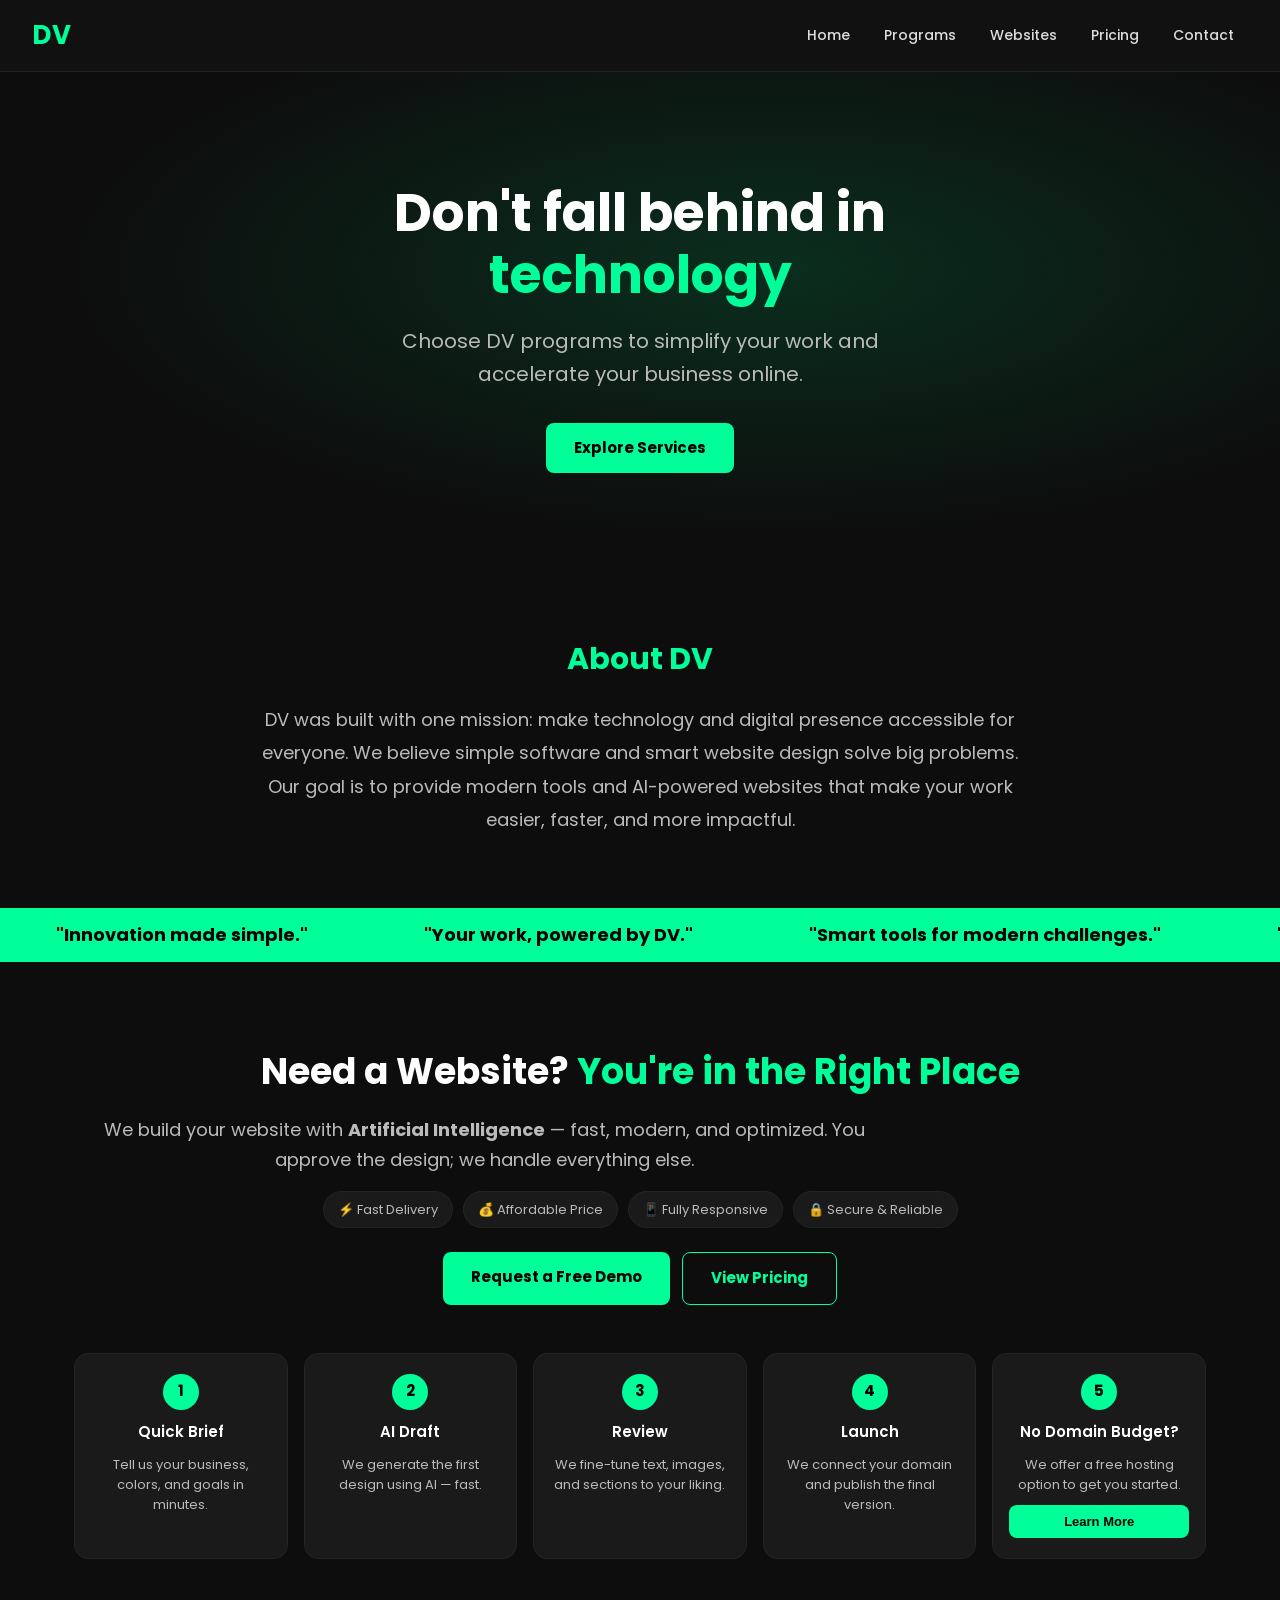
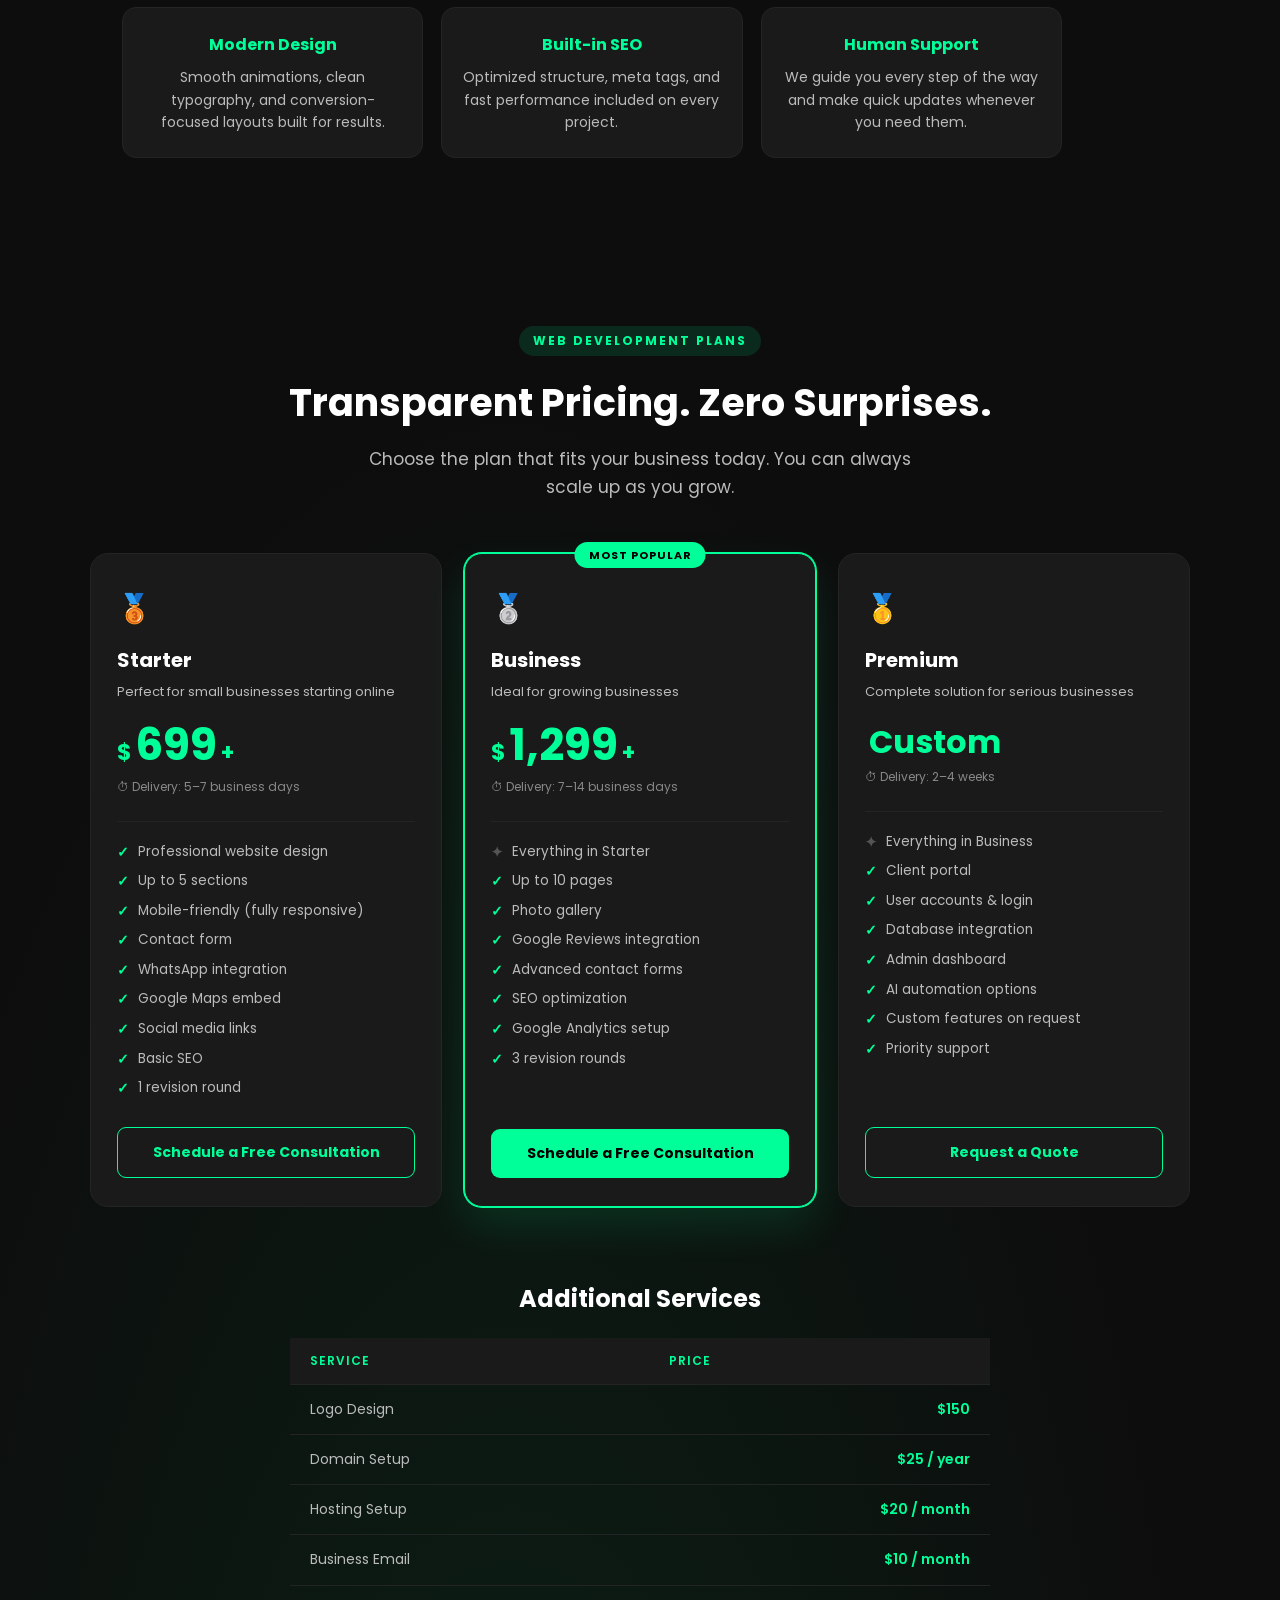
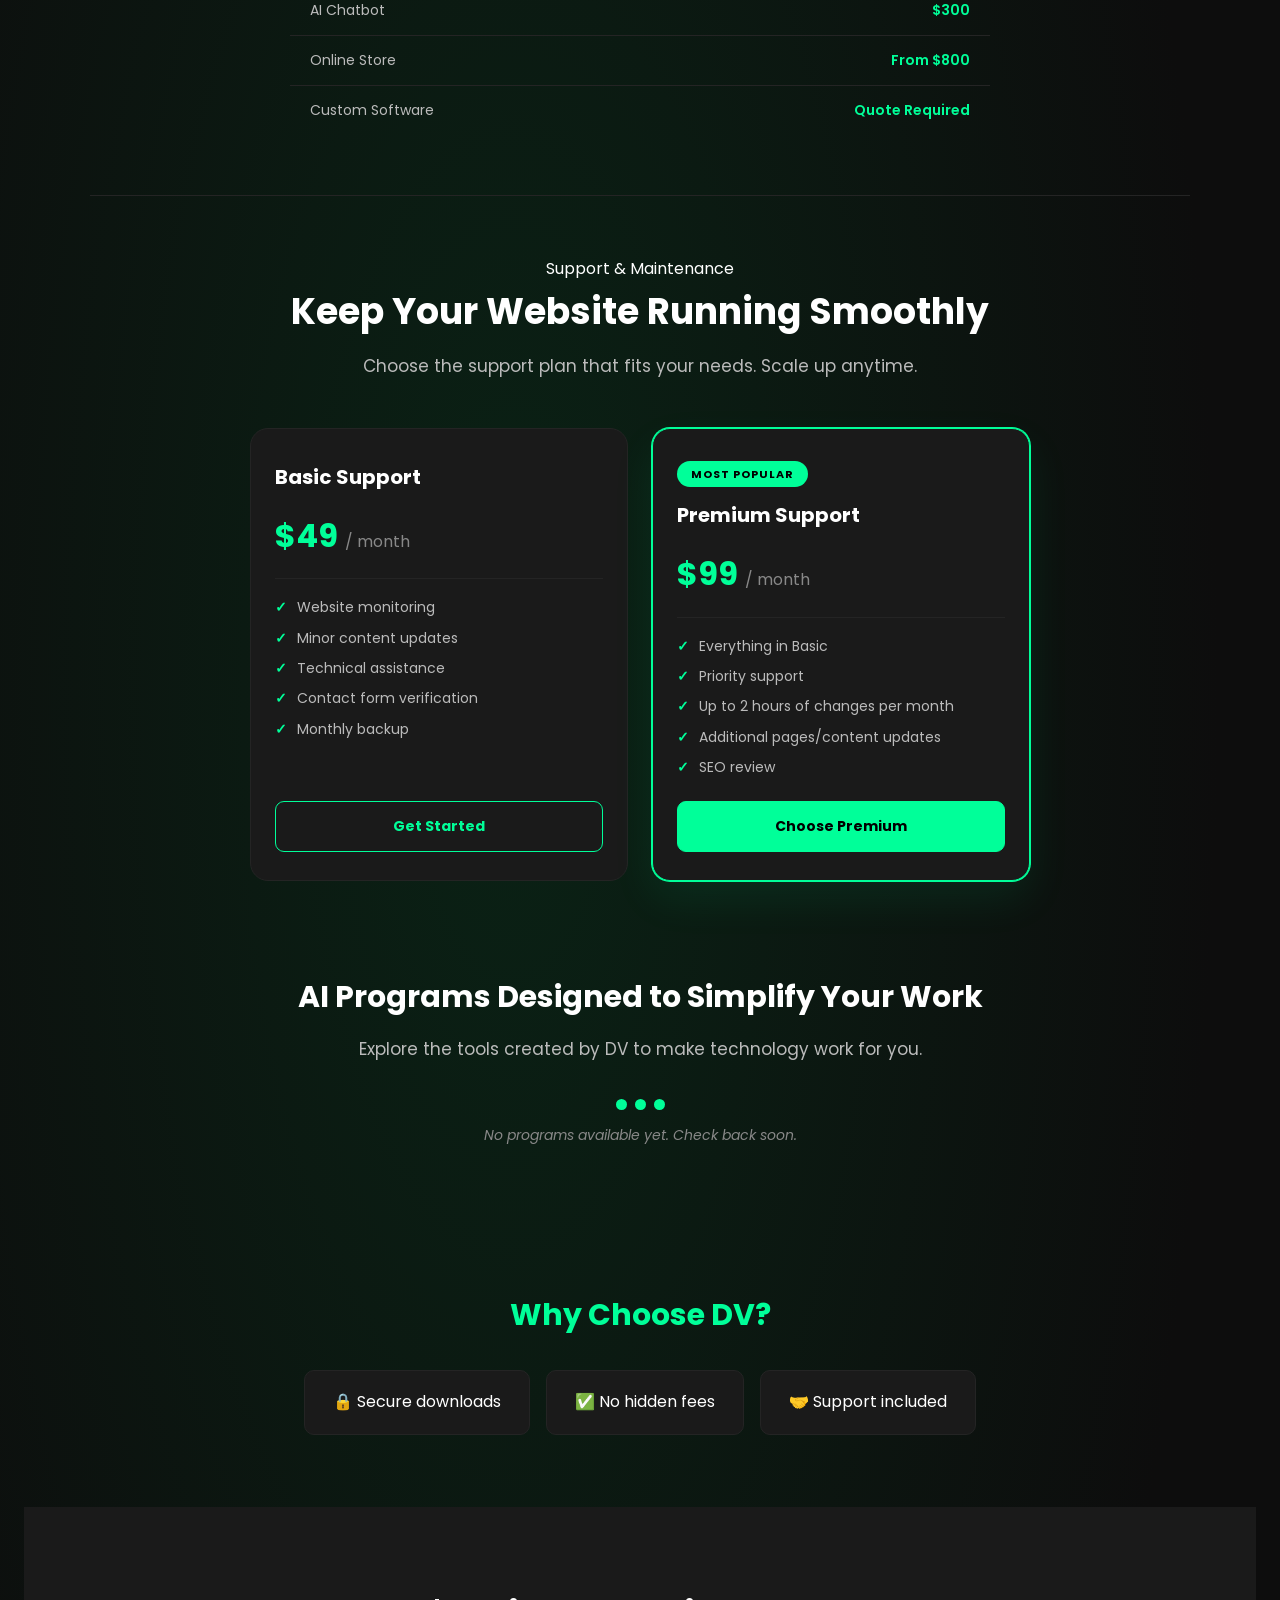
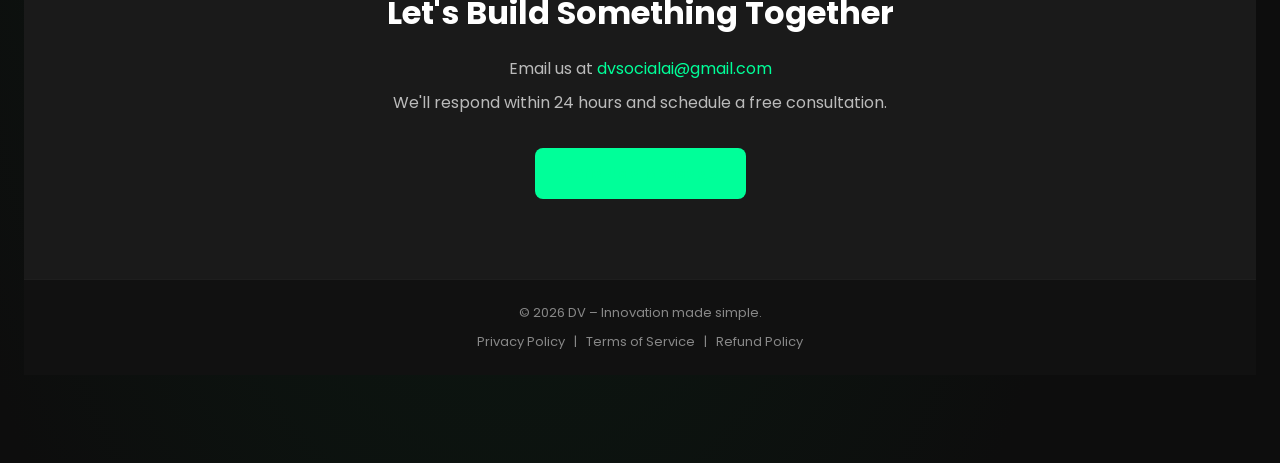
==== commit 203f0fcc: "style fixed" ====
--- a/index.html
+++ b/index.html
@@ -1,3 +1,4 @@
+
 <!DOCTYPE html>
 <html lang="en">
 <head>
@@ -224,28 +225,67 @@
       </div>
     </div>
 
-    <!-- Additional Services -->
-    <div class="add-services fade-in">
-      <h3>Additional Services</h3>
-      <table class="services-table">
-        <thead>
-          <tr>
-            <th>Service</th>
-            <th>Price</th>
-          </tr>
-        </thead>
-        <tbody>
-          <tr><td>Logo Design</td>               <td class="price-cell">$150</td></tr>
-          <tr><td>Domain Setup</td>              <td class="price-cell">$25 / year</td></tr>
-          <tr><td>Hosting Setup</td>             <td class="price-cell">$20 / month</td></tr>
-          <tr><td>Business Email</td>            <td class="price-cell">$10 / month</td></tr>
-          <tr><td>AI Chatbot</td>               <td class="price-cell">$300</td></tr>
-          <tr><td>Online Store</td>              <td class="price-cell">From $800</td></tr>
-          <tr><td>Custom Software</td>           <td class="price-cell">Quote Required</td></tr>
-        </tbody>
-      </table>
-    </div>
-  </section>
+    <!-- ===== ADDITIONAL SERVICES ===== -->
+<div class="add-services fade-in">
+  <h3>Additional Services</h3>
+  <table class="services-table">
+    <thead>
+      <tr>
+        <th>Service</th>
+        <th>Price</th>
+      </tr>
+    </thead>
+    <tbody>
+      <tr><td>Logo Design</td>               <td class="price-cell">$150</td></tr>
+      <tr><td>Domain Setup</td>              <td class="price-cell">$25 / year</td></tr>
+      <tr><td>Hosting Setup</td>             <td class="price-cell">$20 / month</td></tr>
+      <tr><td>Business Email</td>            <td class="price-cell">$10 / month</td></tr>
+      <tr><td>AI Chatbot</td>                <td class="price-cell">$300</td></tr>
+      <tr><td>Online Store</td>              <td class="price-cell">From $800</td></tr>
+      <tr><td>Custom Software</td>           <td class="price-cell">Quote Required</td></tr>
+    </tbody>
+  </table>
+</div>
+
+<!-- ===== SUPPORT PLANS ===== -->
+<div class="support-plans fade-in">
+  <span class="section-tag">Support & Maintenance</span>
+  <h2>Keep Your Website Running Smoothly</h2>
+  <p class="sub">Choose the support plan that fits your needs. Scale up anytime.</p>
+
+  <div class="support-grid">
+    <!-- Basic Support -->
+    <div class="support-card">
+      <div class="support-plan-name">Basic Support</div>
+      <div class="support-plan-price">$49 <small>/ month</small></div>
+      <div class="support-plan-divider"></div>
+      <ul>
+        <li>Website monitoring</li>
+        <li>Minor content updates</li>
+        <li>Technical assistance</li>
+        <li>Contact form verification</li>
+        <li>Monthly backup</li>
+      </ul>
+      <a href="#contact" class="support-cta">Get Started</a>
+    </div>
+
+    <!-- Premium Support (featured) -->
+    <div class="support-card support-featured">
+      <span class="support-badge">Most Popular</span>
+      <div class="support-plan-name">Premium Support</div>
+      <div class="support-plan-price">$99 <small>/ month</small></div>
+      <div class="support-plan-divider"></div>
+      <ul>
+        <li>Everything in Basic</li>
+        <li>Priority support</li>
+        <li>Up to 2 hours of changes per month</li>
+        <li>Additional pages/content updates</li>
+        <li>SEO review</li>
+      </ul>
+      <a href="#contact" class="support-cta support-primary">Choose Premium</a>
+    </div>
+  </div>
+</div>
 
   <!-- ===== Programs ===== -->
   <section id="programs" class="programs">
@@ -302,4 +342,4 @@
 
   <script src="script.js"></script>
 </body>
-</html>+</html>
--- a/style.css
+++ b/style.css
@@ -671,4 +671,232 @@
   .num    { animation: none; }
   .loader span { animation: none; opacity: 1; }
   .fade-in { transition: none; opacity: 1; transform: none; }
+}
+
+/* =============================================
+   ADDITIONAL SERVICES (completamente aislado)
+   ============================================= */
+.add-services {
+  margin-top: 72px;
+  max-width: 700px;
+  margin-left: auto;
+  margin-right: auto;
+  text-align: center;
+}
+.add-services h3 {
+  font-size: clamp(18px, 2.8vw, 24px);
+  font-weight: 700;
+  margin-bottom: 20px;
+  color: var(--text);
+  text-align: center;
+}
+
+.services-table {
+  width: 100%;
+  border-collapse: collapse;
+  font-size: 14px;
+  text-align: left;
+}
+.services-table th,
+.services-table td {
+  padding: 13px 20px;
+  border-bottom: 1px solid var(--surface2);
+}
+.services-table th {
+  color: var(--green);
+  font-weight: 600;
+  font-size: 12px;
+  letter-spacing: 1px;
+  text-transform: uppercase;
+  background: var(--surface);
+  text-align: left;
+}
+.services-table td {
+  color: var(--muted);
+}
+.services-table tr:last-child td {
+  border-bottom: none;
+}
+.services-table tbody tr:hover td {
+  background: rgba(255,255,255,.02);
+  color: #fff;
+}
+.services-table .price-cell {
+  color: var(--green);
+  font-weight: 600;
+  text-align: right;
+}
+
+/* Responsive Additional Services */
+@media (max-width: 600px) {
+  .add-services {
+    max-width: 100%;
+    padding: 0 12px;
+  }
+  .services-table th,
+  .services-table td {
+    padding: 11px 14px;
+    font-size: 13px;
+  }
+}
+
+/* =============================================
+   SUPPORT PLANS (completamente aislado)
+   ============================================= */
+.support-plans {
+  padding: 60px 24px 20px;
+  max-width: 1100px;
+  margin: 0 auto;
+  text-align: center;
+  margin-top: 60px;
+  border-top: 1px solid var(--surface2);
+}
+.support-plans h2 {
+  font-size: clamp(24px, 4vw, 36px);
+  margin-bottom: 10px;
+}
+.support-plans .sub {
+  color: var(--muted);
+  font-size: clamp(14px, 1.8vw, 17px);
+  margin-bottom: 48px;
+}
+
+.support-grid {
+  display: grid;
+  grid-template-columns: repeat(2, 1fr);
+  gap: 24px;
+  max-width: 780px;
+  margin: 0 auto;
+}
+
+/* ===== Support Cards (con prefijo .support- para aislar) ===== */
+.support-card {
+  background: var(--surface);
+  border: 1px solid var(--surface2);
+  border-radius: 18px;
+  padding: 32px 24px 28px;
+  text-align: left;
+  display: flex;
+  flex-direction: column;
+  transition: transform 0.28s ease, box-shadow 0.28s ease;
+}
+.support-card:hover {
+  transform: translateY(-6px);
+  box-shadow: 0 18px 44px rgba(0,0,0,0.55);
+}
+
+.support-card .support-plan-name {
+  font-size: 20px;
+  font-weight: 700;
+  margin-bottom: 4px;
+}
+.support-card .support-plan-price {
+  font-size: 32px;
+  font-weight: 700;
+  color: var(--green);
+  margin: 12px 0 16px;
+}
+.support-card .support-plan-price small {
+  font-size: 16px;
+  font-weight: 400;
+  color: var(--faint);
+}
+.support-card .support-plan-divider {
+  height: 1px;
+  background: var(--surface2);
+  margin-bottom: 18px;
+}
+
+.support-card ul {
+  list-style: none;
+  display: flex;
+  flex-direction: column;
+  gap: 10px;
+  flex: 1;
+  margin-bottom: 24px;
+  padding: 0;
+}
+.support-card ul li {
+  display: flex;
+  align-items: flex-start;
+  gap: 10px;
+  font-size: 14px;
+  color: var(--muted);
+  line-height: 1.45;
+}
+.support-card ul li::before {
+  content: "✓";
+  color: var(--green);
+  font-weight: 700;
+  flex-shrink: 0;
+}
+
+/* ===== Support CTAs ===== */
+.support-cta {
+  display: block;
+  width: 100%;
+  padding: 13px;
+  text-align: center;
+  border-radius: 9px;
+  font-weight: 700;
+  font-size: 14px;
+  cursor: pointer;
+  transition: background 0.28s ease, transform 0.28s ease;
+  border: none;
+  text-decoration: none;
+  background: transparent;
+  color: var(--green);
+  border: 1.5px solid var(--green);
+}
+.support-cta:hover {
+  background: rgba(0,255,153,0.08);
+  transform: translateY(-2px);
+}
+.support-cta.support-primary {
+  background: var(--green);
+  color: #000;
+  border-color: var(--green);
+}
+.support-cta.support-primary:hover {
+  background: var(--green-dim);
+}
+
+/* ===== Support Featured (aislado) ===== */
+.support-card.support-featured {
+  border-color: var(--green);
+  box-shadow: 0 0 0 1px var(--green), 0 18px 44px rgba(0,255,153,0.08);
+}
+.support-card.support-featured:hover {
+  box-shadow: 0 0 0 1px var(--green), 0 22px 54px rgba(0,255,153,0.15);
+}
+
+/* ===== Support Badge (aislado) ===== */
+.support-badge {
+  display: inline-block;
+  background: var(--green);
+  color: #000;
+  font-size: 11px;
+  font-weight: 700;
+  letter-spacing: 1px;
+  text-transform: uppercase;
+  padding: 4px 14px;
+  border-radius: 999px;
+  margin-bottom: 12px;
+  align-self: flex-start;
+}
+
+/* ===== Support Responsive ===== */
+@media (max-width: 700px) {
+  .support-grid {
+    grid-template-columns: 1fr;
+    max-width: 420px;
+  }
+}
+@media (max-width: 460px) {
+  .support-grid {
+    max-width: 100%;
+  }
+  .support-card {
+    padding: 24px 18px;
+  }
 }
